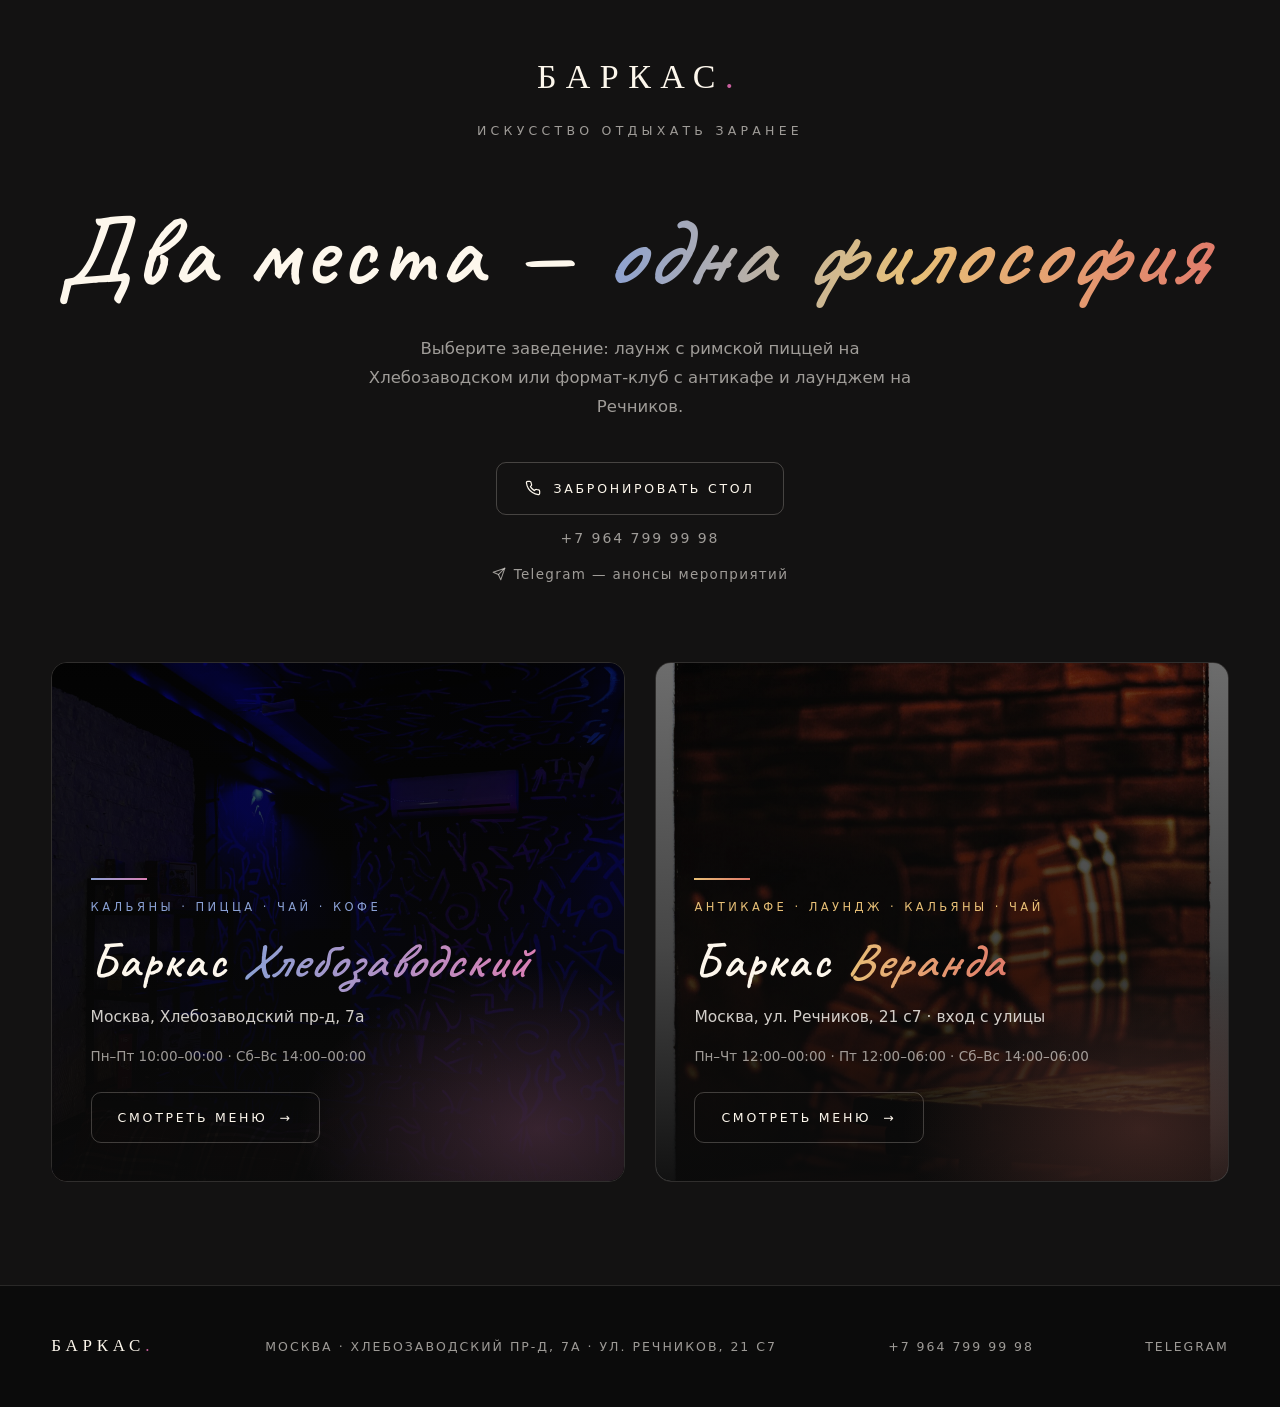
==== index.html @ 204c3eab "Barkas menu site" ====
<!DOCTYPE html>
<html lang="ru">
<head>
<meta charset="UTF-8">
<meta name="viewport" content="width=device-width, initial-scale=1.0, maximum-scale=1.0, user-scalable=no">
<title>Баркас — сеть заведений | Хлебозаводский и Веранда</title>
<meta name="description" content="Баркас — искусство отдыхать заранее. Два заведения в Москве: Баркас Хлебозаводский (Хлебозаводский пр-д, 7а) и Баркас Веранда (ул. Речников, 21 с7).">
<link rel="stylesheet" href="fonts/gf-local.css">
<style>
:root{
  --bg:#131212;
  --bg-2:#0b0b0b;
  --bg-3:#1a1817;
  --cream:#fdf7ec;
  --cream-soft:rgba(242,239,233,.86);
  --muted:rgba(213,209,204,.72);
  --line:rgba(253,247,236,.12);
  --line-strong:rgba(253,247,236,.22);
  --font-display:'TT-Ricordi-Allegria','Georgia','Times New Roman',serif;
  --font-body:'TT Drugs','Segoe UI',system-ui,-apple-system,Roboto,Arial,sans-serif;
  --font-accent:'Caveat',cursive;
  --offset-x:clamp(20px,4vw,64px);
}
*{margin:0;padding:0;box-sizing:border-box}
html{scroll-behavior:smooth}
body{
  font-family:var(--font-body);
  background:var(--bg);
  color:var(--cream);
  font-size:17px;
  line-height:1.7;
  -webkit-font-smoothing:antialiased;
  overflow-x:hidden;
  min-height:100vh;
  display:flex;flex-direction:column;
}
img{display:block;max-width:100%}
a{color:inherit;text-decoration:none}

/* ---------- header ---------- */
.header{
  padding:clamp(28px,4vw,48px) var(--offset-x) 0;
  text-align:center;
}
.logo{
  font-family:var(--font-display);
  font-size:clamp(26px,3vw,34px);letter-spacing:.28em;text-transform:uppercase;
}
.logo span{color:#c95f9e}
.header__tagline{
  margin-top:14px;
  font-size:12.5px;letter-spacing:.34em;text-transform:uppercase;
  color:var(--muted);
}
.header__title{
  margin-top:clamp(28px,5vw,56px);
  font-family:var(--font-accent);font-weight:600;
  font-size:clamp(48px,7.6vw,114px);
  line-height:1.15;letter-spacing:.05em;
}
.header__title em{
  font-style:italic;
  padding-right:.15em;
  background:linear-gradient(92deg,#8ba1d4,#e8c077,#e0796a);
  -webkit-background-clip:text;background-clip:text;
  color:transparent;-webkit-text-fill-color:transparent;
}
.header__note{
  margin:clamp(18px,2.4vw,26px) auto 0;
  max-width:560px;
  font-size:16.5px;line-height:1.75;color:var(--muted);
}

/* ---------- book ---------- */
.book{
  margin-top:clamp(26px,3.4vw,40px);
  display:flex;flex-direction:column;align-items:center;gap:12px;
}
.book__btn{
  display:inline-flex;align-items:center;gap:12px;
  font-size:12.5px;letter-spacing:.22em;text-transform:uppercase;
  color:var(--cream);
  border:1px solid var(--line-strong);
  border-radius:10px;
  padding:15px 28px;
  position:relative;overflow:hidden;
  transition:color .35s ease,border-color .35s ease;
}
.book__btn::before{
  content:"";position:absolute;inset:0;
  background:linear-gradient(92deg,#8ba1d4,#e8c077,#e0796a);
  transform:scaleX(0);transform-origin:left;
  transition:transform .4s cubic-bezier(.2,.65,.25,1);
  z-index:0;
}
.book__btn span,.book__btn svg{position:relative;z-index:1}
.book__btn:hover{color:var(--bg-2);border-color:transparent}
.book__btn:hover::before{transform:scaleX(1)}
.book__num{font-size:14px;letter-spacing:.14em;color:var(--muted);transition:color .25s ease}
.book__num:hover{color:var(--cream)}
.book__tg{
  display:inline-flex;align-items:center;gap:8px;
  font-size:13.5px;letter-spacing:.1em;color:var(--muted);
  transition:color .25s ease;
}
.book__tg:hover{color:var(--cream)}
.book__tg svg{flex:none}

/* ---------- venues ---------- */
.venues{
  flex:1;
  width:100%;max-width:1280px;margin:0 auto;
  padding:clamp(40px,6vw,80px) var(--offset-x) clamp(60px,8vw,110px);
  display:grid;
  grid-template-columns:repeat(auto-fit,minmax(min(100%,400px),1fr));
  gap:clamp(18px,2.6vw,30px);
}
.venue{
  --a1:#8ba1d4;
  --a2:#d97fb4;
  position:relative;
  min-height:520px;
  border:1px solid var(--line);
  border-radius:16px;
  overflow:hidden;
  display:flex;align-items:flex-end;
  transition:transform .5s cubic-bezier(.2,.65,.25,1),border-color .35s ease,box-shadow .5s ease;
}
.venue--vr{--a1:#e8c077;--a2:#e0796a}
.venue:hover{
  transform:translateY(-10px);
  border-color:var(--a1);
  box-shadow:0 40px 80px -40px rgba(0,0,0,.85);
}
.venue__bg{
  position:absolute;inset:0;
  background-size:cover;background-position:center;
  filter:grayscale(25%) brightness(.55) contrast(1.03);
  transition:transform .9s cubic-bezier(.2,.65,.25,1),filter .5s ease;
}
.venue:hover .venue__bg{transform:scale(1.06);filter:grayscale(0) brightness(.62)}
.venue__veil{
  position:absolute;inset:0;
  background:
    radial-gradient(60% 45% at 85% 90%,color-mix(in srgb,var(--a2) 22%,transparent) 0%,transparent 70%),
    linear-gradient(to bottom,rgba(11,11,11,.25) 0%,rgba(11,11,11,.55) 55%,rgba(11,11,11,.95) 100%);
}
.venue__body{
  position:relative;z-index:2;
  width:100%;
  padding:clamp(26px,3vw,40px);
  display:flex;flex-direction:column;gap:14px;
}
.venue__line{
  width:56px;height:2px;
  background:linear-gradient(90deg,var(--a1),var(--a2));
  margin-bottom:4px;
}
.venue__kind{
  font-size:11.5px;letter-spacing:.3em;text-transform:uppercase;
  color:var(--a1);
}
.venue__name{
  font-family:var(--font-accent);font-weight:600;letter-spacing:.05em;
  font-size:clamp(36px,3.8vw,52px);
  line-height:1.2;
}
.venue__name em{
  font-style:italic;
  padding-right:.15em;
  background:linear-gradient(92deg,var(--a1),var(--a2));
  -webkit-background-clip:text;background-clip:text;
  color:transparent;-webkit-text-fill-color:transparent;
}
.venue__addr{font-size:15.5px;color:var(--cream-soft)}
.venue__hours{font-size:13.5px;color:var(--muted)}
.venue__btn{
  margin-top:10px;
  display:inline-flex;align-items:center;gap:12px;
  align-self:flex-start;
  font-size:12.5px;letter-spacing:.22em;text-transform:uppercase;
  color:var(--cream);
  border:1px solid var(--line-strong);
  border-radius:10px;
  padding:14px 26px;
  position:relative;overflow:hidden;
  transition:color .35s ease,border-color .35s ease;
}
.venue__btn::before{
  content:"";position:absolute;inset:0;
  background:linear-gradient(90deg,var(--a1),var(--a2));
  transform:scaleX(0);transform-origin:left;
  transition:transform .4s cubic-bezier(.2,.65,.25,1);
  z-index:0;
}
.venue__btn span{position:relative;z-index:1}
.venue:hover .venue__btn{color:var(--bg-2);border-color:transparent}
.venue:hover .venue__btn::before{transform:scaleX(1)}
.venue__btn i{
  font-style:normal;
  transition:transform .3s ease;
}
.venue:hover .venue__btn i{transform:translateX(5px)}

/* ---------- footer ---------- */
.footer{
  background:var(--bg-2);
  color:var(--muted);
  border-top:1px solid var(--line);
  padding:clamp(30px,4vw,46px) var(--offset-x);
}
.footer__in{
  max-width:1280px;margin:0 auto;
  display:flex;flex-wrap:wrap;gap:12px 40px;
  align-items:center;justify-content:space-between;
  font-size:12.5px;letter-spacing:.16em;text-transform:uppercase;
  text-align:center;
}
.footer__logo{font-family:var(--font-display);font-size:17px;letter-spacing:.28em;color:var(--cream)}
.footer__logo span{color:#c95f9e}
.footer a{transition:color .25s ease}
.footer a:hover{color:var(--cream)}

/* ---------- reveal ---------- */
.reveal{opacity:0;transform:translateY(30px);transition:opacity .9s ease,transform .9s cubic-bezier(.2,.65,.25,1);transition-delay:var(--d,0ms)}
.reveal.visible{opacity:1;transform:none}
@media (prefers-reduced-motion:reduce){
  *,*::before,*::after{animation-duration:.001s !important;transition-duration:.001s !important}
  .reveal{opacity:1;transform:none}
}

@media (max-width:560px){
  .venue{min-height:440px}
}
</style>
</head>
<body>

<header class="header reveal">
  <p class="logo">Баркас<span>.</span></p>
  <p class="header__tagline">Искусство отдыхать заранее</p>
  <h1 class="header__title">Два места — <em>одна философия</em></h1>
  <p class="header__note">Выберите заведение: лаунж с римской пиццей на Хлебозаводском или формат-клуб с антикафе и лаунджем на Речников.</p>
  <div class="book reveal">
    <a class="book__btn" href="tel:+79647999998" aria-label="Забронировать стол — позвонить">
      <svg width="16" height="16" viewBox="0 0 24 24" fill="none" stroke="currentColor" stroke-width="1.8" stroke-linecap="round" stroke-linejoin="round"><path d="M22 16.92v3a2 2 0 0 1-2.18 2 19.79 19.79 0 0 1-8.63-3.07 19.5 19.5 0 0 1-6-6 19.79 19.79 0 0 1-3.07-8.67A2 2 0 0 1 4.11 2h3a2 2 0 0 1 2 1.72c.127.96.361 1.903.7 2.81a2 2 0 0 1-.45 2.11L8.09 9.91a16 16 0 0 0 6 6l1.27-1.27a2 2 0 0 1 2.11-.45c.907.339 1.85.573 2.81.7A2 2 0 0 1 22 16.92z"/></svg>
      <span>Забронировать стол</span>
    </a>
    <a class="book__num" href="tel:+79647999998">+7 964 799 99 98</a>
    <a class="book__tg" href="https://t.me/BarkasLounge" target="_blank" rel="noopener">
      <svg width="14" height="14" viewBox="0 0 24 24" fill="none" stroke="currentColor" stroke-width="1.8" stroke-linecap="round" stroke-linejoin="round"><path d="M22 2 15 22l-4-9-9-4 20-7z"/><path d="M22 2 11 13"/></svg>
      Telegram — анонсы мероприятий
    </a>
  </div>
</header>

<main class="venues">
  <a class="venue reveal" href="barkas.html">
    <div class="venue__bg" style="background-image:url('barkas_files/hero.jpg')" role="presentation"></div>
    <div class="venue__veil" role="presentation"></div>
    <div class="venue__body">
      <div class="venue__line"></div>
      <p class="venue__kind">Кальяны · Пицца · Чай · Кофе</p>
      <h2 class="venue__name">Баркас <em>Хлебозаводский</em></h2>
      <p class="venue__addr">Москва, Хлебозаводский пр-д, 7а</p>
      <p class="venue__hours">Пн–Пт 10:00–00:00 · Сб–Вс 14:00–00:00</p>
      <span class="venue__btn"><span>Смотреть меню</span><i>→</i></span>
    </div>
  </a>

  <a class="venue venue--vr reveal" href="barkas-veranda.html">
    <div class="venue__bg" style="background-image:url('barkas-veranda_files/v-hero.jpg')" role="presentation"></div>
    <div class="venue__veil" role="presentation"></div>
    <div class="venue__body">
      <div class="venue__line"></div>
      <p class="venue__kind">Антикафе · Лаундж · Кальяны · Чай</p>
      <h2 class="venue__name">Баркас <em>Веранда</em></h2>
      <p class="venue__addr">Москва, ул. Речников, 21 с7 · вход с улицы</p>
      <p class="venue__hours">Пн–Чт 12:00–00:00 · Пт 12:00–06:00 · Сб–Вс 14:00–06:00</p>
      <span class="venue__btn"><span>Смотреть меню</span><i>→</i></span>
    </div>
  </a>
</main>

<footer class="footer">
  <div class="footer__in">
    <p class="footer__logo">Баркас<span>.</span></p>
    <p>Москва · Хлебозаводский пр-д, 7а · ул. Речников, 21 с7</p>
    <a href="tel:+79647999998">+7 964 799 99 98</a>
    <a href="https://t.me/BarkasLounge" target="_blank" rel="noopener">Telegram</a>
  </div>
</footer>

<script>
(function(){
  var groups = document.querySelectorAll('.venues, .header');
  var io = new IntersectionObserver(function(entries){
    entries.forEach(function(entry){
      if(entry.isIntersecting){
        entry.target.classList.add('visible');
        io.unobserve(entry.target);
      }
    });
  },{threshold:.15});
  document.querySelectorAll('.reveal').forEach(function(el, i){
    el.style.setProperty('--d', (i % 4) * 120 + 'ms');
    io.observe(el);
  });
})();
</script>

</body>
</html>
---- fonts/gf-local.css ----
/* cyrillic */
@font-face {
  font-family: 'Bad Script';
  font-style: normal;
  font-weight: 400;
  font-display: swap;
  src: url(BadScript-400-normal-cyrillic.woff2) format('woff2');
  unicode-range: U+0301, U+0400-045F, U+0490-0491, U+04B0-04B1, U+2116;
}

/* latin */
@font-face {
  font-family: 'Bad Script';
  font-style: normal;
  font-weight: 400;
  font-display: swap;
  src: url(BadScript-400-normal-latin.woff2) format('woff2');
  unicode-range: U+0000-00FF, U+0131, U+0152-0153, U+02BB-02BC, U+02C6, U+02DA, U+02DC, U+0304, U+0308, U+0329, U+2000-206F, U+20AC, U+2122, U+2191, U+2193, U+2212, U+2215, U+FEFF, U+FFFD;
}

/* cyrillic */
@font-face {
  font-family: 'Caveat';
  font-style: normal;
  font-weight: 500;
  font-display: swap;
  src: url(Caveat-500-normal-cyrillic.woff2) format('woff2');
  unicode-range: U+0301, U+0400-045F, U+0490-0491, U+04B0-04B1, U+2116;
}

/* latin */
@font-face {
  font-family: 'Caveat';
  font-style: normal;
  font-weight: 500;
  font-display: swap;
  src: url(Caveat-500-normal-latin.woff2) format('woff2');
  unicode-range: U+0000-00FF, U+0131, U+0152-0153, U+02BB-02BC, U+02C6, U+02DA, U+02DC, U+0304, U+0308, U+0329, U+2000-206F, U+20AC, U+2122, U+2191, U+2193, U+2212, U+2215, U+FEFF, U+FFFD;
}

/* cyrillic */
@font-face {
  font-family: 'Caveat';
  font-style: normal;
  font-weight: 600;
  font-display: swap;
  src: url(Caveat-600-normal-cyrillic.woff2) format('woff2');
  unicode-range: U+0301, U+0400-045F, U+0490-0491, U+04B0-04B1, U+2116;
}

/* latin */
@font-face {
  font-family: 'Caveat';
  font-style: normal;
  font-weight: 600;
  font-display: swap;
  src: url(Caveat-600-normal-latin.woff2) format('woff2');
  unicode-range: U+0000-00FF, U+0131, U+0152-0153, U+02BB-02BC, U+02C6, U+02DA, U+02DC, U+0304, U+0308, U+0329, U+2000-206F, U+20AC, U+2122, U+2191, U+2193, U+2212, U+2215, U+FEFF, U+FFFD;
}

/* cyrillic */
@font-face {
  font-family: 'Cormorant';
  font-style: italic;
  font-weight: 400;
  font-display: swap;
  src: url(Cormorant-400-italic-cyrillic.woff2) format('woff2');
  unicode-range: U+0301, U+0400-045F, U+0490-0491, U+04B0-04B1, U+2116;
}

/* latin */
@font-face {
  font-family: 'Cormorant';
  font-style: italic;
  font-weight: 400;
  font-display: swap;
  src: url(Cormorant-400-italic-latin.woff2) format('woff2');
  unicode-range: U+0000-00FF, U+0131, U+0152-0153, U+02BB-02BC, U+02C6, U+02DA, U+02DC, U+0304, U+0308, U+0329, U+2000-206F, U+20AC, U+2122, U+2191, U+2193, U+2212, U+2215, U+FEFF, U+FFFD;
}

/* cyrillic */
@font-face {
  font-family: 'Cormorant';
  font-style: italic;
  font-weight: 600;
  font-display: swap;
  src: url(Cormorant-600-italic-cyrillic.woff2) format('woff2');
  unicode-range: U+0301, U+0400-045F, U+0490-0491, U+04B0-04B1, U+2116;
}

/* latin */
@font-face {
  font-family: 'Cormorant';
  font-style: italic;
  font-weight: 600;
  font-display: swap;
  src: url(Cormorant-600-italic-latin.woff2) format('woff2');
  unicode-range: U+0000-00FF, U+0131, U+0152-0153, U+02BB-02BC, U+02C6, U+02DA, U+02DC, U+0304, U+0308, U+0329, U+2000-206F, U+20AC, U+2122, U+2191, U+2193, U+2212, U+2215, U+FEFF, U+FFFD;
}

/* cyrillic */
@font-face {
  font-family: 'Cormorant';
  font-style: normal;
  font-weight: 400;
  font-display: swap;
  src: url(Cormorant-400-normal-cyrillic.woff2) format('woff2');
  unicode-range: U+0301, U+0400-045F, U+0490-0491, U+04B0-04B1, U+2116;
}

/* latin */
@font-face {
  font-family: 'Cormorant';
  font-style: normal;
  font-weight: 400;
  font-display: swap;
  src: url(Cormorant-400-normal-latin.woff2) format('woff2');
  unicode-range: U+0000-00FF, U+0131, U+0152-0153, U+02BB-02BC, U+02C6, U+02DA, U+02DC, U+0304, U+0308, U+0329, U+2000-206F, U+20AC, U+2122, U+2191, U+2193, U+2212, U+2215, U+FEFF, U+FFFD;
}

/* cyrillic */
@font-face {
  font-family: 'Cormorant';
  font-style: normal;
  font-weight: 600;
  font-display: swap;
  src: url(Cormorant-600-normal-cyrillic.woff2) format('woff2');
  unicode-range: U+0301, U+0400-045F, U+0490-0491, U+04B0-04B1, U+2116;
}

/* latin */
@font-face {
  font-family: 'Cormorant';
  font-style: normal;
  font-weight: 600;
  font-display: swap;
  src: url(Cormorant-600-normal-latin.woff2) format('woff2');
  unicode-range: U+0000-00FF, U+0131, U+0152-0153, U+02BB-02BC, U+02C6, U+02DA, U+02DC, U+0304, U+0308, U+0329, U+2000-206F, U+20AC, U+2122, U+2191, U+2193, U+2212, U+2215, U+FEFF, U+FFFD;
}

/* cyrillic */
@font-face {
  font-family: 'Lora';
  font-style: italic;
  font-weight: 500;
  font-display: swap;
  src: url(Lora-500-italic-cyrillic.woff2) format('woff2');
  unicode-range: U+0301, U+0400-045F, U+0490-0491, U+04B0-04B1, U+2116;
}

/* latin */
@font-face {
  font-family: 'Lora';
  font-style: italic;
  font-weight: 500;
  font-display: swap;
  src: url(Lora-500-italic-latin.woff2) format('woff2');
  unicode-range: U+0000-00FF, U+0131, U+0152-0153, U+02BB-02BC, U+02C6, U+02DA, U+02DC, U+0304, U+0308, U+0329, U+2000-206F, U+20AC, U+2122, U+2191, U+2193, U+2212, U+2215, U+FEFF, U+FFFD;
}

/* cyrillic */
@font-face {
  font-family: 'Marck Script';
  font-style: normal;
  font-weight: 400;
  font-display: swap;
  src: url(MarckScript-400-normal-cyrillic.woff2) format('woff2');
  unicode-range: U+0301, U+0400-045F, U+0490-0491, U+04B0-04B1, U+2116;
}

/* latin */
@font-face {
  font-family: 'Marck Script';
  font-style: normal;
  font-weight: 400;
  font-display: swap;
  src: url(MarckScript-400-normal-latin.woff2) format('woff2');
  unicode-range: U+0000-00FF, U+0131, U+0152-0153, U+02BB-02BC, U+02C6, U+02DA, U+02DC, U+0304, U+0308, U+0329, U+2000-206F, U+20AC, U+2122, U+2191, U+2193, U+2212, U+2215, U+FEFF, U+FFFD;
}

/* cyrillic */
@font-face {
  font-family: 'Neucha';
  font-style: normal;
  font-weight: 400;
  font-display: swap;
  src: url(Neucha-400-normal-cyrillic.woff2) format('woff2');
  unicode-range: U+0301, U+0400-045F, U+0490-0491, U+04B0-04B1, U+2116;
}

/* latin */
@font-face {
  font-family: 'Neucha';
  font-style: normal;
  font-weight: 400;
  font-display: swap;
  src: url(Neucha-400-normal-latin.woff2) format('woff2');
  unicode-range: U+0000-00FF, U+0131, U+0152-0153, U+02BB-02BC, U+02C6, U+02DA, U+02DC, U+0304, U+0308, U+0329, U+2000-206F, U+20AC, U+2122, U+2191, U+2193, U+2212, U+2215, U+FEFF, U+FFFD;
}

/* cyrillic */
@font-face {
  font-family: 'Playfair Display';
  font-style: italic;
  font-weight: 500;
  font-display: swap;
  src: url(PlayfairDisplay-500-italic-cyrillic.woff2) format('woff2');
  unicode-range: U+0301, U+0400-045F, U+0490-0491, U+04B0-04B1, U+2116;
}

/* latin */
@font-face {
  font-family: 'Playfair Display';
  font-style: italic;
  font-weight: 500;
  font-display: swap;
  src: url(PlayfairDisplay-500-italic-latin.woff2) format('woff2');
  unicode-range: U+0000-00FF, U+0131, U+0152-0153, U+02BB-02BC, U+02C6, U+02DA, U+02DC, U+0304, U+0308, U+0329, U+2000-206F, U+20AC, U+2122, U+2191, U+2193, U+2212, U+2215, U+FEFF, U+FFFD;
}

/* cyrillic */
@font-face {
  font-family: 'Amatic SC';
  font-style: normal;
  font-weight: 400;
  font-display: swap;
  src: url(AmaticSC-400-normal-cyrillic.woff2) format('woff2');
  unicode-range: U+0301, U+0400-045F, U+0490-0491, U+04B0-04B1, U+2116;
}

/* latin */
@font-face {
  font-family: 'Amatic SC';
  font-style: normal;
  font-weight: 400;
  font-display: swap;
  src: url(AmaticSC-400-normal-latin.woff2) format('woff2');
  unicode-range: U+0000-00FF, U+0131, U+0152-0153, U+02BB-02BC, U+02C6, U+02DA, U+02DC, U+0304, U+0308, U+0329, U+2000-206F, U+20AC, U+2122, U+2191, U+2193, U+2212, U+2215, U+FEFF, U+FFFD;
}

/* cyrillic */
@font-face {
  font-family: 'Amatic SC';
  font-style: normal;
  font-weight: 700;
  font-display: swap;
  src: url(AmaticSC-700-normal-cyrillic.woff2) format('woff2');
  unicode-range: U+0301, U+0400-045F, U+0490-0491, U+04B0-04B1, U+2116;
}

/* latin */
@font-face {
  font-family: 'Amatic SC';
  font-style: normal;
  font-weight: 700;
  font-display: swap;
  src: url(AmaticSC-700-normal-latin.woff2) format('woff2');
  unicode-range: U+0000-00FF, U+0131, U+0152-0153, U+02BB-02BC, U+02C6, U+02DA, U+02DC, U+0304, U+0308, U+0329, U+2000-206F, U+20AC, U+2122, U+2191, U+2193, U+2212, U+2215, U+FEFF, U+FFFD;
}

/* latin */
@font-face {
  font-family: 'Cookie';
  font-style: normal;
  font-weight: 400;
  font-display: swap;
  src: url(Cookie-400-normal-latin.woff2) format('woff2');
  unicode-range: U+0000-00FF, U+0131, U+0152-0153, U+02BB-02BC, U+02C6, U+02DA, U+02DC, U+0304, U+0308, U+0329, U+2000-206F, U+20AC, U+2122, U+2191, U+2193, U+2212, U+2215, U+FEFF, U+FFFD;
}

/* latin */
@font-face {
  font-family: 'Kaushan Script';
  font-style: normal;
  font-weight: 400;
  font-display: swap;
  src: url(KaushanScript-400-normal-latin.woff2) format('woff2');
  unicode-range: U+0000-00FF, U+0131, U+0152-0153, U+02BB-02BC, U+02C6, U+02DA, U+02DC, U+0304, U+0308, U+0329, U+2000-206F, U+20AC, U+2122, U+2191, U+2193, U+2212, U+2215, U+FEFF, U+FFFD;
}

/* cyrillic */
@font-face {
  font-family: 'Lobster';
  font-style: normal;
  font-weight: 400;
  font-display: swap;
  src: url(Lobster-400-normal-cyrillic.woff2) format('woff2');
  unicode-range: U+0301, U+0400-045F, U+0490-0491, U+04B0-04B1, U+2116;
}

/* latin */
@font-face {
  font-family: 'Lobster';
  font-style: normal;
  font-weight: 400;
  font-display: swap;
  src: url(Lobster-400-normal-latin.woff2) format('woff2');
  unicode-range: U+0000-00FF, U+0131, U+0152-0153, U+02BB-02BC, U+02C6, U+02DA, U+02DC, U+0304, U+0308, U+0329, U+2000-206F, U+20AC, U+2122, U+2191, U+2193, U+2212, U+2215, U+FEFF, U+FFFD;
}

/* cyrillic */
@font-face {
  font-family: 'Pacifico';
  font-style: normal;
  font-weight: 400;
  font-display: swap;
  src: url(Pacifico-400-normal-cyrillic.woff2) format('woff2');
  unicode-range: U+0301, U+0400-045F, U+0490-0491, U+04B0-04B1, U+2116;
}

/* latin */
@font-face {
  font-family: 'Pacifico';
  font-style: normal;
  font-weight: 400;
  font-display: swap;
  src: url(Pacifico-400-normal-latin.woff2) format('woff2');
  unicode-range: U+0000-00FF, U+0131, U+0152-0153, U+02BB-02BC, U+02C6, U+02DA, U+02DC, U+0304, U+0308, U+0329, U+2000-206F, U+20AC, U+2122, U+2191, U+2193, U+2212, U+2215, U+FEFF, U+FFFD;
}

/* cyrillic */
@font-face {
  font-family: 'Pangolin';
  font-style: normal;
  font-weight: 400;
  font-display: swap;
  src: url(Pangolin-400-normal-cyrillic.woff2) format('woff2');
  unicode-range: U+0301, U+0400-045F, U+0490-0491, U+04B0-04B1, U+2116;
}

/* latin */
@font-face {
  font-family: 'Pangolin';
  font-style: normal;
  font-weight: 400;
  font-display: swap;
  src: url(Pangolin-400-normal-latin.woff2) format('woff2');
  unicode-range: U+0000-00FF, U+0131, U+0152-0153, U+02BB-02BC, U+02C6, U+02DA, U+02DC, U+0304, U+0308, U+0329, U+2000-206F, U+20AC, U+2122, U+2191, U+2193, U+2212, U+2215, U+FEFF, U+FFFD;
}

/* cyrillic */
@font-face {
  font-family: 'Pattaya';
  font-style: normal;
  font-weight: 400;
  font-display: swap;
  src: url(Pattaya-400-normal-cyrillic.woff2) format('woff2');
  unicode-range: U+0301, U+0400-045F, U+0490-0491, U+04B0-04B1, U+2116;
}

/* latin */
@font-face {
  font-family: 'Pattaya';
  font-style: normal;
  font-weight: 400;
  font-display: swap;
  src: url(Pattaya-400-normal-latin.woff2) format('woff2');
  unicode-range: U+0000-00FF, U+0131, U+0152-0153, U+02BB-02BC, U+02C6, U+02DA, U+02DC, U+0304, U+0308, U+0329, U+2000-206F, U+20AC, U+2122, U+2191, U+2193, U+2212, U+2215, U+FEFF, U+FFFD;
}

/* latin */
@font-face {
  font-family: 'Sriracha';
  font-style: normal;
  font-weight: 400;
  font-display: swap;
  src: url(Sriracha-400-normal-latin.woff2) format('woff2');
  unicode-range: U+0000-00FF, U+0131, U+0152-0153, U+02BB-02BC, U+02C6, U+02DA, U+02DC, U+0304, U+0308, U+0329, U+2000-206F, U+20AC, U+2122, U+2191, U+2193, U+2212, U+2215, U+FEFF, U+FFFD;
}
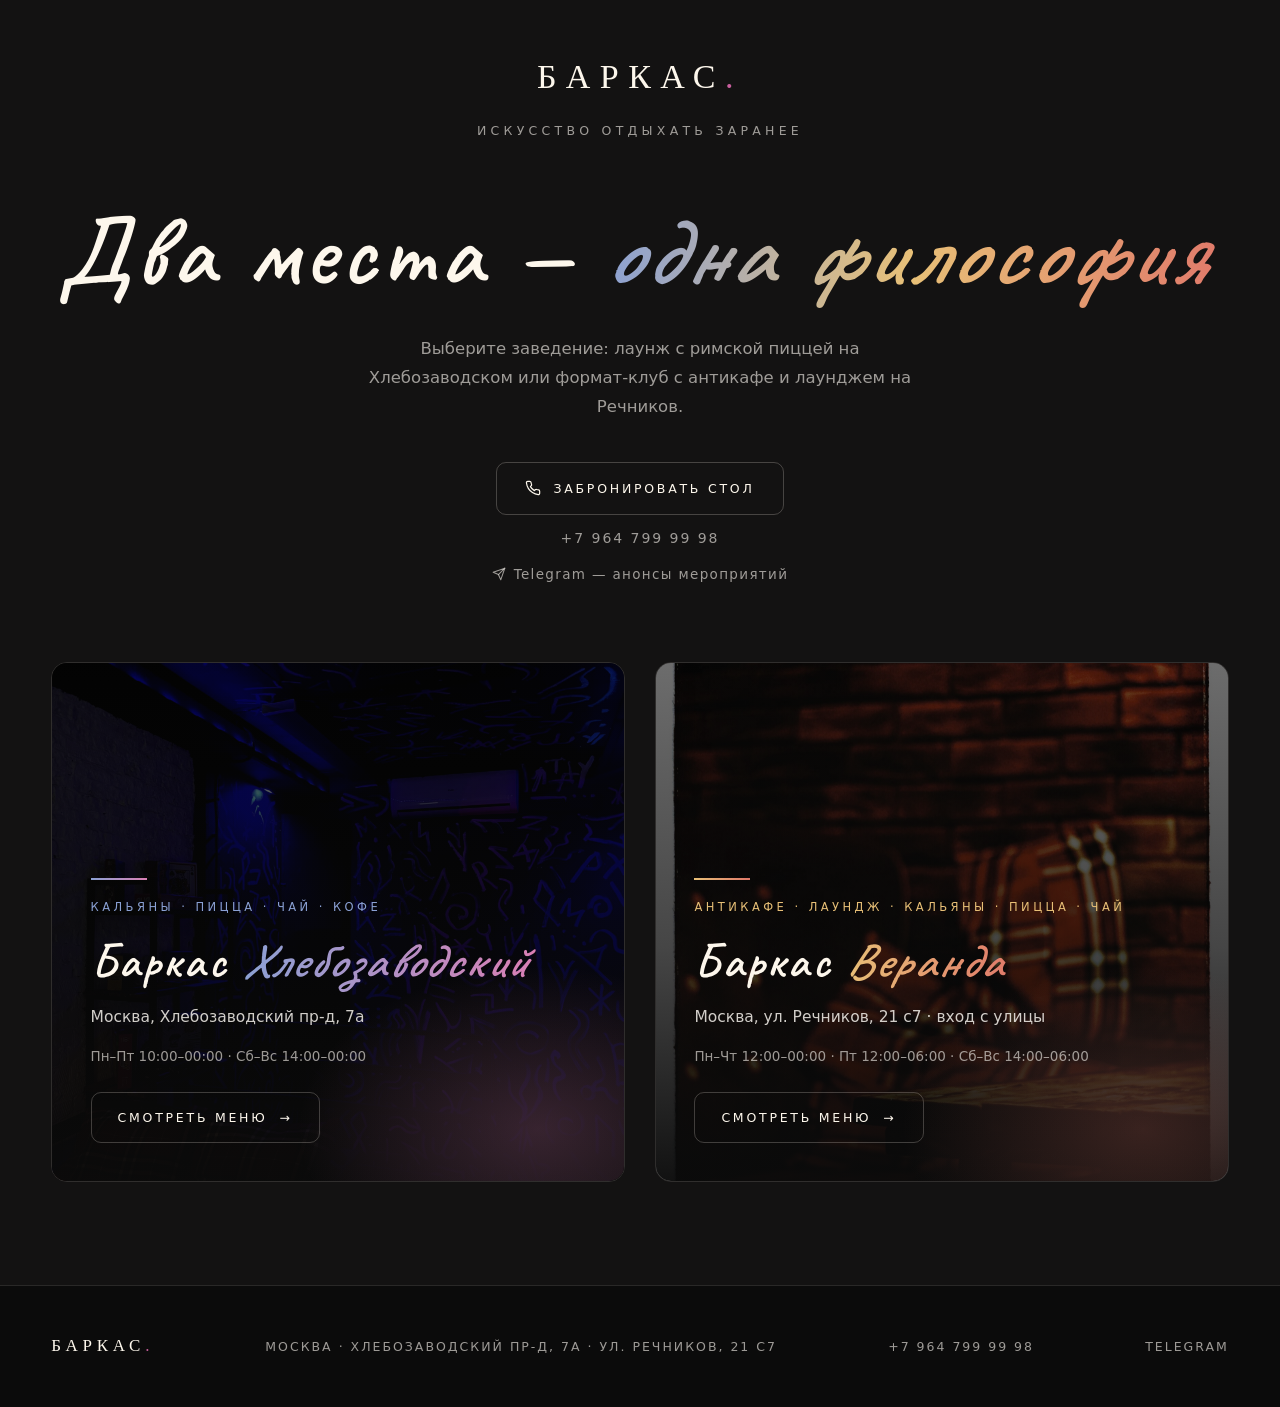
==== commit ff81b0de: "Add pizza to Veranda, update pizza prices" ====
--- a/index.html
+++ b/index.html
@@ -273,7 +273,7 @@
     <div class="venue__veil" role="presentation"></div>
     <div class="venue__body">
       <div class="venue__line"></div>
-      <p class="venue__kind">Антикафе · Лаундж · Кальяны · Чай</p>
+      <p class="venue__kind">Антикафе · Лаундж · Кальяны · Пицца · Чай</p>
       <h2 class="venue__name">Баркас <em>Веранда</em></h2>
       <p class="venue__addr">Москва, ул. Речников, 21 с7 · вход с улицы</p>
       <p class="venue__hours">Пн–Чт 12:00–00:00 · Пт 12:00–06:00 · Сб–Вс 14:00–06:00</p>
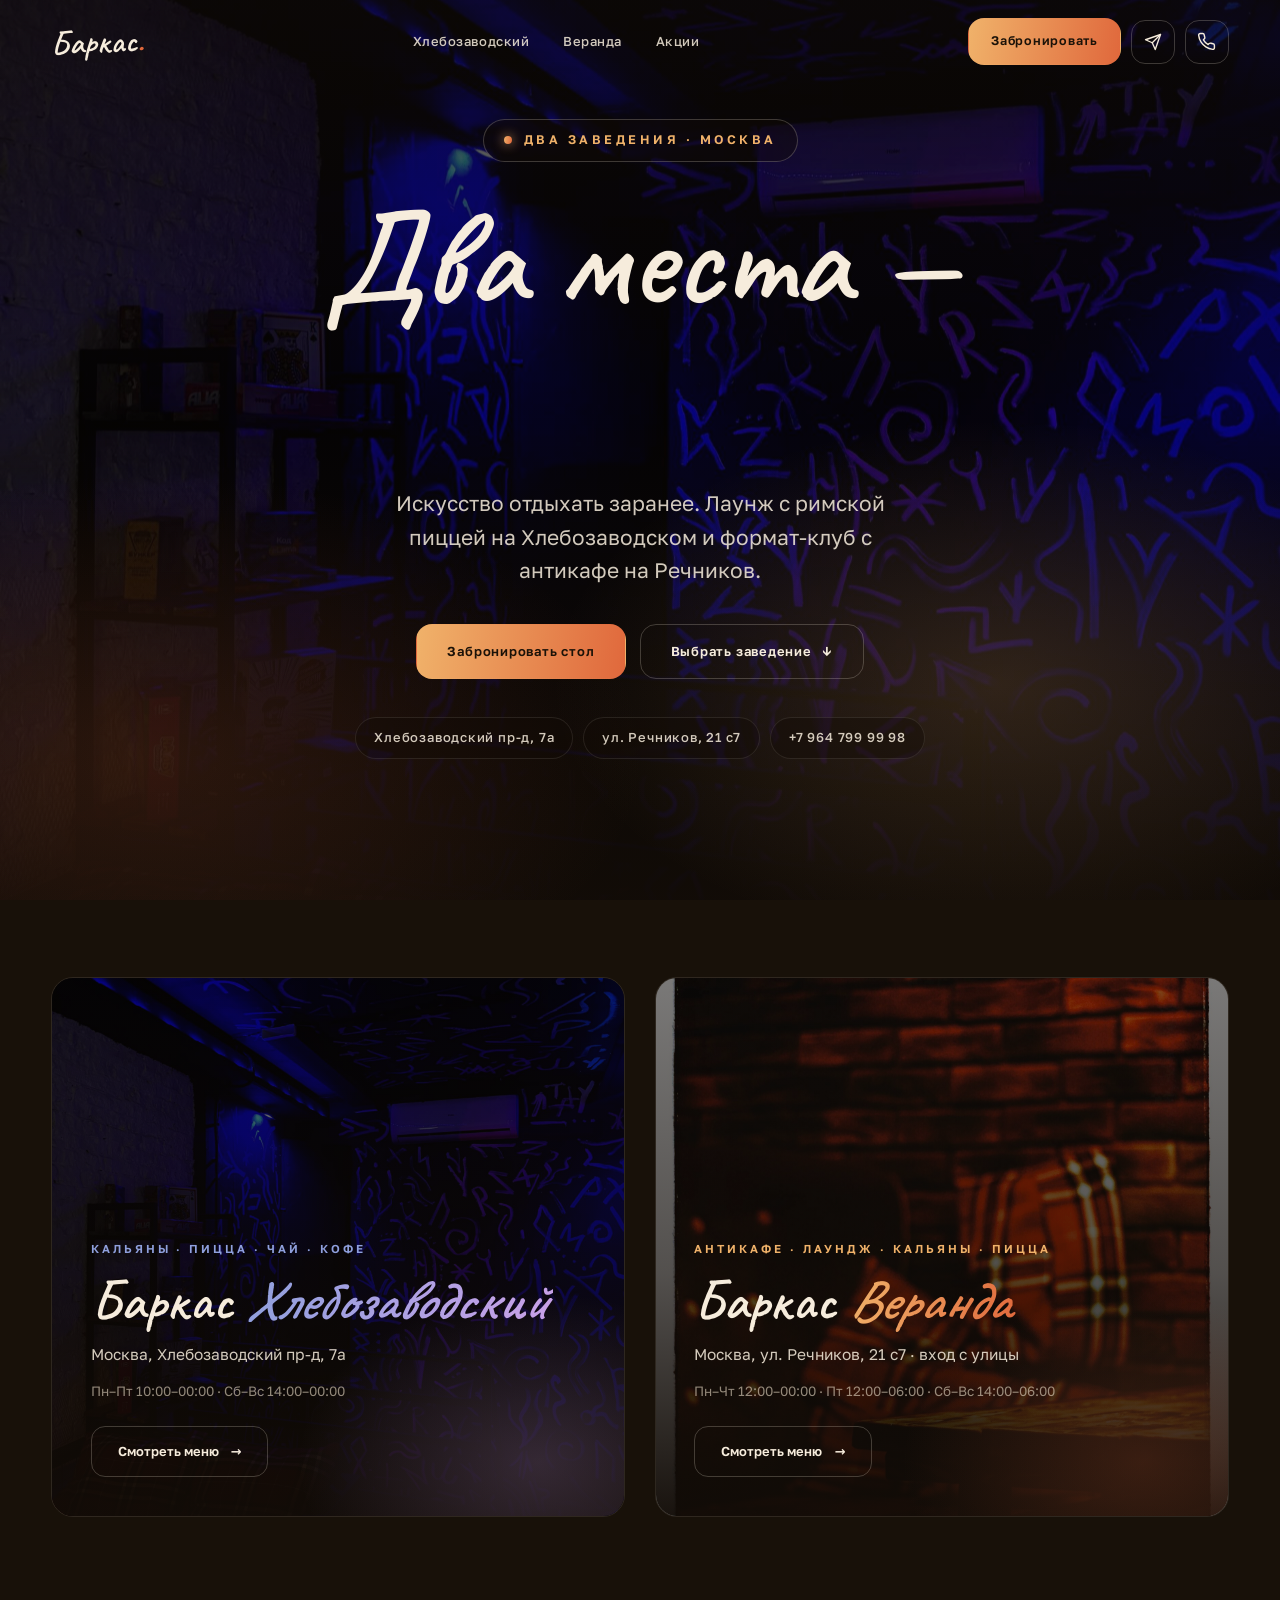
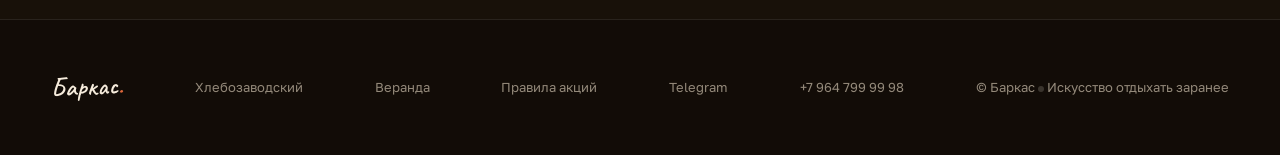
==== commit 4cf3603c: "Редизайн v2: тёплая тёмная тема «свеча и уголёк» - Новая дизайн-система assets/site.css + поведение " ====
--- a/index.html
+++ b/index.html
@@ -2,312 +2,205 @@
 <html lang="ru">
 <head>
 <meta charset="UTF-8">
-<meta name="viewport" content="width=device-width, initial-scale=1.0, maximum-scale=1.0, user-scalable=no">
+<meta name="viewport" content="width=device-width, initial-scale=1.0">
 <title>Баркас — сеть заведений | Хлебозаводский и Веранда</title>
 <meta name="description" content="Баркас — искусство отдыхать заранее. Два заведения в Москве: Баркас Хлебозаводский (Хлебозаводский пр-д, 7а) и Баркас Веранда (ул. Речников, 21 с7).">
+<meta name="theme-color" content="#120c07">
+<meta property="og:title" content="Баркас — два места, одна философия">
+<meta property="og:description" content="Лаунж с римской пиццей на Хлебозаводском и формат-клуб с антикафе на Речников. Бронь: +7 964 799 99 98">
+<meta property="og:type" content="website">
+<meta property="og:locale" content="ru_RU">
+<meta property="og:image" content="https://barkas-menu.surge.sh/barkas_files/hero.jpg">
+<link rel="icon" href='data:image/svg+xml,<svg xmlns="http://www.w3.org/2000/svg" viewBox="0 0 64 64"><rect width="64" height="64" rx="16" fill="%23181109"/><text x="32" y="46" font-family="Comic Sans MS,cursive" font-size="30" fill="%23f0b26a" text-anchor="middle">Б.</text></svg>'>
+<link rel="preload" as="image" href="barkas_files/hero.jpg">
 <link rel="stylesheet" href="fonts/gf-local.css">
-<style>
-:root{
-  --bg:#131212;
-  --bg-2:#0b0b0b;
-  --bg-3:#1a1817;
-  --cream:#fdf7ec;
-  --cream-soft:rgba(242,239,233,.86);
-  --muted:rgba(213,209,204,.72);
-  --line:rgba(253,247,236,.12);
-  --line-strong:rgba(253,247,236,.22);
-  --font-display:'TT-Ricordi-Allegria','Georgia','Times New Roman',serif;
-  --font-body:'TT Drugs','Segoe UI',system-ui,-apple-system,Roboto,Arial,sans-serif;
-  --font-accent:'Caveat',cursive;
-  --offset-x:clamp(20px,4vw,64px);
-}
-*{margin:0;padding:0;box-sizing:border-box}
-html{scroll-behavior:smooth}
-body{
-  font-family:var(--font-body);
-  background:var(--bg);
-  color:var(--cream);
-  font-size:17px;
-  line-height:1.7;
-  -webkit-font-smoothing:antialiased;
-  overflow-x:hidden;
-  min-height:100vh;
-  display:flex;flex-direction:column;
-}
-img{display:block;max-width:100%}
-a{color:inherit;text-decoration:none}
-
-/* ---------- header ---------- */
-.header{
-  padding:clamp(28px,4vw,48px) var(--offset-x) 0;
-  text-align:center;
-}
-.logo{
-  font-family:var(--font-display);
-  font-size:clamp(26px,3vw,34px);letter-spacing:.28em;text-transform:uppercase;
-}
-.logo span{color:#c95f9e}
-.header__tagline{
-  margin-top:14px;
-  font-size:12.5px;letter-spacing:.34em;text-transform:uppercase;
-  color:var(--muted);
-}
-.header__title{
-  margin-top:clamp(28px,5vw,56px);
-  font-family:var(--font-accent);font-weight:600;
-  font-size:clamp(48px,7.6vw,114px);
-  line-height:1.15;letter-spacing:.05em;
-}
-.header__title em{
-  font-style:italic;
-  padding-right:.15em;
-  background:linear-gradient(92deg,#8ba1d4,#e8c077,#e0796a);
-  -webkit-background-clip:text;background-clip:text;
-  color:transparent;-webkit-text-fill-color:transparent;
-}
-.header__note{
-  margin:clamp(18px,2.4vw,26px) auto 0;
-  max-width:560px;
-  font-size:16.5px;line-height:1.75;color:var(--muted);
-}
-
-/* ---------- book ---------- */
-.book{
-  margin-top:clamp(26px,3.4vw,40px);
-  display:flex;flex-direction:column;align-items:center;gap:12px;
-}
-.book__btn{
-  display:inline-flex;align-items:center;gap:12px;
-  font-size:12.5px;letter-spacing:.22em;text-transform:uppercase;
-  color:var(--cream);
-  border:1px solid var(--line-strong);
-  border-radius:10px;
-  padding:15px 28px;
-  position:relative;overflow:hidden;
-  transition:color .35s ease,border-color .35s ease;
-}
-.book__btn::before{
-  content:"";position:absolute;inset:0;
-  background:linear-gradient(92deg,#8ba1d4,#e8c077,#e0796a);
-  transform:scaleX(0);transform-origin:left;
-  transition:transform .4s cubic-bezier(.2,.65,.25,1);
-  z-index:0;
-}
-.book__btn span,.book__btn svg{position:relative;z-index:1}
-.book__btn:hover{color:var(--bg-2);border-color:transparent}
-.book__btn:hover::before{transform:scaleX(1)}
-.book__num{font-size:14px;letter-spacing:.14em;color:var(--muted);transition:color .25s ease}
-.book__num:hover{color:var(--cream)}
-.book__tg{
-  display:inline-flex;align-items:center;gap:8px;
-  font-size:13.5px;letter-spacing:.1em;color:var(--muted);
-  transition:color .25s ease;
-}
-.book__tg:hover{color:var(--cream)}
-.book__tg svg{flex:none}
-
-/* ---------- venues ---------- */
-.venues{
-  flex:1;
-  width:100%;max-width:1280px;margin:0 auto;
-  padding:clamp(40px,6vw,80px) var(--offset-x) clamp(60px,8vw,110px);
-  display:grid;
-  grid-template-columns:repeat(auto-fit,minmax(min(100%,400px),1fr));
-  gap:clamp(18px,2.6vw,30px);
-}
-.venue{
-  --a1:#8ba1d4;
-  --a2:#d97fb4;
-  position:relative;
-  min-height:520px;
-  border:1px solid var(--line);
-  border-radius:16px;
-  overflow:hidden;
-  display:flex;align-items:flex-end;
-  transition:transform .5s cubic-bezier(.2,.65,.25,1),border-color .35s ease,box-shadow .5s ease;
-}
-.venue--vr{--a1:#e8c077;--a2:#e0796a}
-.venue:hover{
-  transform:translateY(-10px);
-  border-color:var(--a1);
-  box-shadow:0 40px 80px -40px rgba(0,0,0,.85);
-}
-.venue__bg{
-  position:absolute;inset:0;
-  background-size:cover;background-position:center;
-  filter:grayscale(25%) brightness(.55) contrast(1.03);
-  transition:transform .9s cubic-bezier(.2,.65,.25,1),filter .5s ease;
-}
-.venue:hover .venue__bg{transform:scale(1.06);filter:grayscale(0) brightness(.62)}
-.venue__veil{
-  position:absolute;inset:0;
-  background:
-    radial-gradient(60% 45% at 85% 90%,color-mix(in srgb,var(--a2) 22%,transparent) 0%,transparent 70%),
-    linear-gradient(to bottom,rgba(11,11,11,.25) 0%,rgba(11,11,11,.55) 55%,rgba(11,11,11,.95) 100%);
-}
-.venue__body{
-  position:relative;z-index:2;
-  width:100%;
-  padding:clamp(26px,3vw,40px);
-  display:flex;flex-direction:column;gap:14px;
-}
-.venue__line{
-  width:56px;height:2px;
-  background:linear-gradient(90deg,var(--a1),var(--a2));
-  margin-bottom:4px;
-}
-.venue__kind{
-  font-size:11.5px;letter-spacing:.3em;text-transform:uppercase;
-  color:var(--a1);
-}
-.venue__name{
-  font-family:var(--font-accent);font-weight:600;letter-spacing:.05em;
-  font-size:clamp(36px,3.8vw,52px);
-  line-height:1.2;
-}
-.venue__name em{
-  font-style:italic;
-  padding-right:.15em;
-  background:linear-gradient(92deg,var(--a1),var(--a2));
-  -webkit-background-clip:text;background-clip:text;
-  color:transparent;-webkit-text-fill-color:transparent;
-}
-.venue__addr{font-size:15.5px;color:var(--cream-soft)}
-.venue__hours{font-size:13.5px;color:var(--muted)}
-.venue__btn{
-  margin-top:10px;
-  display:inline-flex;align-items:center;gap:12px;
-  align-self:flex-start;
-  font-size:12.5px;letter-spacing:.22em;text-transform:uppercase;
-  color:var(--cream);
-  border:1px solid var(--line-strong);
-  border-radius:10px;
-  padding:14px 26px;
-  position:relative;overflow:hidden;
-  transition:color .35s ease,border-color .35s ease;
-}
-.venue__btn::before{
-  content:"";position:absolute;inset:0;
-  background:linear-gradient(90deg,var(--a1),var(--a2));
-  transform:scaleX(0);transform-origin:left;
-  transition:transform .4s cubic-bezier(.2,.65,.25,1);
-  z-index:0;
-}
-.venue__btn span{position:relative;z-index:1}
-.venue:hover .venue__btn{color:var(--bg-2);border-color:transparent}
-.venue:hover .venue__btn::before{transform:scaleX(1)}
-.venue__btn i{
-  font-style:normal;
-  transition:transform .3s ease;
-}
-.venue:hover .venue__btn i{transform:translateX(5px)}
-
-/* ---------- footer ---------- */
-.footer{
-  background:var(--bg-2);
-  color:var(--muted);
-  border-top:1px solid var(--line);
-  padding:clamp(30px,4vw,46px) var(--offset-x);
-}
-.footer__in{
-  max-width:1280px;margin:0 auto;
-  display:flex;flex-wrap:wrap;gap:12px 40px;
-  align-items:center;justify-content:space-between;
-  font-size:12.5px;letter-spacing:.16em;text-transform:uppercase;
-  text-align:center;
-}
-.footer__logo{font-family:var(--font-display);font-size:17px;letter-spacing:.28em;color:var(--cream)}
-.footer__logo span{color:#c95f9e}
-.footer a{transition:color .25s ease}
-.footer a:hover{color:var(--cream)}
-
-/* ---------- reveal ---------- */
-.reveal{opacity:0;transform:translateY(30px);transition:opacity .9s ease,transform .9s cubic-bezier(.2,.65,.25,1);transition-delay:var(--d,0ms)}
-.reveal.visible{opacity:1;transform:none}
-@media (prefers-reduced-motion:reduce){
-  *,*::before,*::after{animation-duration:.001s !important;transition-duration:.001s !important}
-  .reveal{opacity:1;transform:none}
-}
-
-@media (max-width:560px){
-  .venue{min-height:440px}
-}
-</style>
+<link rel="stylesheet" href="assets/site.css">
 </head>
 <body>
 
-<header class="header reveal">
-  <p class="logo">Баркас<span>.</span></p>
-  <p class="header__tagline">Искусство отдыхать заранее</p>
-  <h1 class="header__title">Два места — <em>одна философия</em></h1>
-  <p class="header__note">Выберите заведение: лаунж с римской пиццей на Хлебозаводском или формат-клуб с антикафе и лаунджем на Речников.</p>
-  <div class="book reveal">
-    <a class="book__btn" href="tel:+79647999998" aria-label="Забронировать стол — позвонить">
-      <svg width="16" height="16" viewBox="0 0 24 24" fill="none" stroke="currentColor" stroke-width="1.8" stroke-linecap="round" stroke-linejoin="round"><path d="M22 16.92v3a2 2 0 0 1-2.18 2 19.79 19.79 0 0 1-8.63-3.07 19.5 19.5 0 0 1-6-6 19.79 19.79 0 0 1-3.07-8.67A2 2 0 0 1 4.11 2h3a2 2 0 0 1 2 1.72c.127.96.361 1.903.7 2.81a2 2 0 0 1-.45 2.11L8.09 9.91a16 16 0 0 0 6 6l1.27-1.27a2 2 0 0 1 2.11-.45c.907.339 1.85.573 2.81.7A2 2 0 0 1 22 16.92z"/></svg>
-      <span>Забронировать стол</span>
+<a class="skip-link" href="#venues">К выбору заведения</a>
+
+<header class="header" id="header">
+  <div class="header__in">
+    <a class="logo" href="index.html">Баркас<span>.</span></a>
+    <nav class="nav" id="nav" aria-label="Заведения">
+      <a href="barkas.html">Хлебозаводский</a>
+      <a href="barkas-veranda.html">Веранда</a>
+      <a href="promos.html">Акции</a>
+    </nav>
+    <div class="header__actions">
+      <a class="btn btn--solid header__book" href="#" data-open="bookModal" style="padding:12px 22px;font-size:12.5px"><span>Забронировать</span></a>
+      <button class="icon-btn" id="tgBtn" aria-haspopup="true" aria-expanded="false" aria-label="Telegram">
+        <svg width="18" height="18" viewBox="0 0 24 24" fill="none" stroke="currentColor" stroke-width="1.8" stroke-linecap="round" stroke-linejoin="round"><path d="M22 2 15 22l-4-9-9-4 20-7z"/><path d="M22 2 11 13"/></svg>
+      </button>
+      <div class="tg-pop" id="tgPop" role="menu">
+        <p class="tg-pop__title">Выберите, куда зайти</p>
+        <a href="https://t.me/BarkasLounge" target="_blank" rel="noopener" role="menuitem">
+          <svg width="20" height="20" viewBox="0 0 24 24" fill="none" stroke="currentColor" stroke-width="1.8" stroke-linecap="round" stroke-linejoin="round"><path d="M17 21v-2a4 4 0 0 0-4-4H5a4 4 0 0 0-4 4v2"/><circle cx="9" cy="7" r="4"/><path d="M23 21v-2a4 4 0 0 0-3-3.87"/><path d="M16 3.13a4 4 0 0 1 0 7.75"/></svg>
+          <span><b>Канал Баркас</b><small>Анонсы и новости</small></span>
+        </a>
+        <a href="https://t.me/Barkaslounge_bot" target="_blank" rel="noopener" role="menuitem">
+          <svg width="20" height="20" viewBox="0 0 24 24" fill="none" stroke="currentColor" stroke-width="1.8" stroke-linecap="round" stroke-linejoin="round"><path d="M12 8V4H8"/><rect x="4" y="8" width="16" height="12" rx="2"/><path d="M2 14h2"/><path d="M20 14h2"/><path d="M15 13v2"/><path d="M9 13v2"/></svg>
+          <span><b>Бот @Barkaslounge_bot</b><small>Бронь стола и связь с нами</small></span>
+        </a>
+      </div>
+      <a class="icon-btn" href="tel:+79647999998" aria-label="Позвонить"><svg width="19" height="19" viewBox="0 0 24 24" fill="none" stroke="currentColor" stroke-width="1.8" stroke-linecap="round" stroke-linejoin="round"><path d="M22 16.92v3a2 2 0 0 1-2.18 2 19.79 19.79 0 0 1-8.63-3.07 19.5 19.5 0 0 1-6-6 19.79 19.79 0 0 1-3.07-8.67A2 2 0 0 1 4.11 2h3a2 2 0 0 1 2 1.72c.127.96.361 1.903.7 2.81a2 2 0 0 1-.45 2.11L8.09 9.91a16 16 0 0 0 6 6l1.27-1.27a2 2 0 0 1 2.11-.45c.907.339 1.85.573 2.81.7A2 2 0 0 1 22 16.92z"/></svg></a>
+      <button class="burger" id="burger" aria-label="Меню" aria-expanded="false"><span></span></button>
+    </div>
+  </div>
+</header>
+
+<main id="top">
+
+  <section class="hero hero--center">
+    <div class="hero__bg" data-parallax="0.16" role="presentation" style="background-image:url('barkas_files/hero.jpg')"></div>
+    <div class="hero__veil" role="presentation"></div>
+    <div class="hero__in">
+      <p class="hero__eyebrow">Два заведения · Москва</p>
+      <h1 class="hero__title"><span data-split>Два места —</span><br><em data-split>одна философия</em></h1>
+      <p class="hero__sub">Искусство отдыхать заранее. Лаунж с римской пиццей на Хлебозаводском и формат-клуб с антикафе на Речников.</p>
+      <div class="hero__cta">
+        <a class="btn btn--solid" href="#" data-open="bookModal"><span>Забронировать стол</span></a>
+        <a class="btn btn--ghost" href="#venues"><span>Выбрать заведение</span><i>↓</i></a>
+      </div>
+      <div class="hero__meta">
+        <span>Хлебозаводский пр-д, 7а</span>
+        <span>ул. Речников, 21 с7</span>
+        <a href="tel:+79647999998">+7 964 799 99 98</a>
+      </div>
+    </div>
+  </section>
+
+  <section class="venues" id="venues">
+    <a class="venue-card reveal" href="barkas.html">
+      <div class="venue-card__bg" style="background-image:url('barkas_files/hero.jpg')" role="presentation"></div>
+      <div class="venue-card__veil" role="presentation"></div>
+      <div class="venue-card__body">
+        <p class="venue-card__kind">Кальяны · Пицца · Чай · Кофе</p>
+        <h2 class="venue-card__name">Баркас <em>Хлебозаводский</em></h2>
+        <p class="venue-card__addr">Москва, Хлебозаводский пр-д, 7а</p>
+        <p class="venue-card__hours">Пн–Пт 10:00–00:00 · Сб–Вс 14:00–00:00</p>
+        <span class="venue-card__btn"><span>Смотреть меню</span><i>→</i></span>
+      </div>
     </a>
-    <a class="book__num" href="tel:+79647999998">+7 964 799 99 98</a>
-    <a class="book__tg" href="https://t.me/BarkasLounge" target="_blank" rel="noopener">
-      <svg width="14" height="14" viewBox="0 0 24 24" fill="none" stroke="currentColor" stroke-width="1.8" stroke-linecap="round" stroke-linejoin="round"><path d="M22 2 15 22l-4-9-9-4 20-7z"/><path d="M22 2 11 13"/></svg>
-      Telegram — анонсы мероприятий
+
+    <a class="venue-card venue-card--vr reveal" href="barkas-veranda.html">
+      <div class="venue-card__bg" style="background-image:url('barkas-veranda_files/v-hero.jpg')" role="presentation"></div>
+      <div class="venue-card__veil" role="presentation"></div>
+      <div class="venue-card__body">
+        <p class="venue-card__kind">Антикафе · Лаундж · Кальяны · Пицца</p>
+        <h2 class="venue-card__name">Баркас <em>Веранда</em></h2>
+        <p class="venue-card__addr">Москва, ул. Речников, 21 с7 · вход с улицы</p>
+        <p class="venue-card__hours">Пн–Чт 12:00–00:00 · Пт 12:00–06:00 · Сб–Вс 14:00–06:00</p>
+        <span class="venue-card__btn"><span>Смотреть меню</span><i>→</i></span>
+      </div>
     </a>
-  </div>
-</header>
-
-<main class="venues">
-  <a class="venue reveal" href="barkas.html">
-    <div class="venue__bg" style="background-image:url('barkas_files/hero.jpg')" role="presentation"></div>
-    <div class="venue__veil" role="presentation"></div>
-    <div class="venue__body">
-      <div class="venue__line"></div>
-      <p class="venue__kind">Кальяны · Пицца · Чай · Кофе</p>
-      <h2 class="venue__name">Баркас <em>Хлебозаводский</em></h2>
-      <p class="venue__addr">Москва, Хлебозаводский пр-д, 7а</p>
-      <p class="venue__hours">Пн–Пт 10:00–00:00 · Сб–Вс 14:00–00:00</p>
-      <span class="venue__btn"><span>Смотреть меню</span><i>→</i></span>
-    </div>
-  </a>
-
-  <a class="venue venue--vr reveal" href="barkas-veranda.html">
-    <div class="venue__bg" style="background-image:url('barkas-veranda_files/v-hero.jpg')" role="presentation"></div>
-    <div class="venue__veil" role="presentation"></div>
-    <div class="venue__body">
-      <div class="venue__line"></div>
-      <p class="venue__kind">Антикафе · Лаундж · Кальяны · Пицца · Чай</p>
-      <h2 class="venue__name">Баркас <em>Веранда</em></h2>
-      <p class="venue__addr">Москва, ул. Речников, 21 с7 · вход с улицы</p>
-      <p class="venue__hours">Пн–Чт 12:00–00:00 · Пт 12:00–06:00 · Сб–Вс 14:00–06:00</p>
-      <span class="venue__btn"><span>Смотреть меню</span><i>→</i></span>
-    </div>
-  </a>
+  </section>
+
 </main>
 
 <footer class="footer">
   <div class="footer__in">
-    <p class="footer__logo">Баркас<span>.</span></p>
-    <p>Москва · Хлебозаводский пр-д, 7а · ул. Речников, 21 с7</p>
+    <a class="footer__logo" href="index.html">Баркас<span>.</span></a>
+    <a href="barkas.html">Хлебозаводский</a>
+    <a href="barkas-veranda.html">Веранда</a>
+    <a href="promos.html">Правила акций</a>
+    <a href="https://t.me/BarkasLounge" target="_blank" rel="noopener">Telegram</a>
     <a href="tel:+79647999998">+7 964 799 99 98</a>
-    <a href="https://t.me/BarkasLounge" target="_blank" rel="noopener">Telegram</a>
+    <p>© Баркас <span class="admin-dot" id="adminDot"></span> Искусство отдыхать заранее</p>
   </div>
 </footer>
 
-<script>
-(function(){
-  var groups = document.querySelectorAll('.venues, .header');
-  var io = new IntersectionObserver(function(entries){
-    entries.forEach(function(entry){
-      if(entry.isIntersecting){
-        entry.target.classList.add('visible');
-        io.unobserve(entry.target);
-      }
-    });
-  },{threshold:.15});
-  document.querySelectorAll('.reveal').forEach(function(el, i){
-    el.style.setProperty('--d', (i % 4) * 120 + 'ms');
-    io.observe(el);
-  });
-})();
-</script>
+<div class="overlay" id="bookModal" role="dialog" aria-modal="true" aria-label="Бронирование стола">
+  <div class="modal">
+    <button class="modal__close" data-close aria-label="Закрыть">✕</button>
+    <h3 class="modal__title">Бронь стола</h3>
+    <p class="modal__sub">Подтвердим бронь по телефону</p>
+    <div class="seg" id="bkSeg">
+      <button type="button" class="active" data-mode="phone">По телефону</button>
+      <button type="button" data-mode="form">Онлайн-форма</button>
+    </div>
+    <div id="bkPhoneView">
+      <a class="btn btn--solid" style="width:100%" href="tel:+79647999998">Позвонить: +7 964 799 99 98</a>
+      <p class="modal__note">Хлебозаводский: Пн–Пт 10:00–00:00, Сб–Вс 14:00–00:00. Веранда: Пн–Чт 12:00–00:00, Пт 12:00–06:00, Сб–Вс 14:00–06:00.</p>
+    </div>
+    <div id="bkFormView" style="display:none">
+      <form id="bookForm" novalidate>
+        <input class="hp" id="bkHp" tabindex="-1" autocomplete="off" aria-hidden="true">
+        <div class="field">
+          <label for="bkVenue">Заведение</label>
+          <select id="bkVenue">
+            <option value="khleb">Баркас Хлебозаводский · Хлебозаводский пр-д, 7а</option>
+            <option value="veranda">Баркас Веранда · ул. Речников, 21 с7</option>
+          </select>
+        </div>
+        <div class="field-row">
+          <div class="field" id="bkDateF">
+            <label for="bkDate">Дата</label>
+            <input type="date" id="bkDate">
+            <p class="err"></p>
+          </div>
+          <div class="field" id="bkTimeF">
+            <label for="bkTime">Время</label>
+            <select id="bkTime"></select>
+            <p class="err"></p>
+          </div>
+        </div>
+        <div class="field" id="bkNameF">
+          <label for="bkName">Имя</label>
+          <input id="bkName" type="text" autocomplete="name" placeholder="Как к вам обращаться">
+          <p class="err"></p>
+        </div>
+        <div class="field" id="bkPhoneF">
+          <label for="bkPhone">Телефон</label>
+          <input id="bkPhone" type="tel" inputmode="tel" autocomplete="tel" placeholder="+7 (999) 123-45-67">
+          <p class="err"></p>
+        </div>
+        <div class="field">
+          <label for="bkGuests">Гостей</label>
+          <div class="stepper">
+            <button type="button" id="bkGuestsMinus" aria-label="Меньше">−</button>
+            <output id="bkGuestsOut" aria-hidden="true">4</output>
+            <button type="button" id="bkGuestsPlus" aria-label="Больше">+</button>
+          </div>
+          <input type="hidden" id="bkGuests" value="4">
+        </div>
+        <p class="form-msg" id="bookMsg"></p>
+        <button class="btn btn--solid" type="submit" style="width:100%">Забронировать</button>
+        <p class="modal__note">Мы позвоним вам для подтверждения брони.</p>
+      </form>
+    </div>
+  </div>
+</div>
+
+<div class="overlay" id="loginModal" role="dialog" aria-modal="true" aria-label="Вход для сотрудников">
+  <div class="modal">
+    <button class="modal__close" data-close aria-label="Закрыть">✕</button>
+    <h3 class="modal__title">Панель управления</h3>
+    <p class="modal__sub">Доступ только для сотрудников</p>
+    <form id="loginForm" novalidate>
+      <div class="field">
+        <label for="lgUser">Логин</label>
+        <input id="lgUser" type="text" autocomplete="username">
+      </div>
+      <div class="field">
+        <label for="lgPass">Пароль</label>
+        <input id="lgPass" type="password" autocomplete="current-password">
+      </div>
+      <p class="form-msg" id="loginMsg"></p>
+      <button class="btn btn--solid" type="submit" style="width:100%">Войти</button>
+    </form>
+  </div>
+</div>
+
+<div class="toast" role="status"></div>
+
+<div class="mobilebar">
+  <a class="btn btn--solid" href="#" data-open="bookModal"><span>Забронировать</span></a>
+  <a class="btn btn--ghost" href="tel:+79647999998"><span>Позвонить</span></a>
+</div>
+
+<script src="assets/app.js"></script>
 
 </body>
 </html>
--- a/fonts/gf-local.css
+++ b/fonts/gf-local.css
@@ -365,6 +365,86 @@
   font-weight: 400;
   font-display: swap;
   src: url(Sriracha-400-normal-latin.woff2) format('woff2');
-  unicode-range: U+0000-00FF, U+0131, U+0152-0153, U+02BB-02BC, U+02C6, U+02DA, U+02DC, U+0304, U+0308, U+0329, U+2000-206F, U+20AC, U+2122, U+2191, U+2193, U+2212, U+2215, U+FEFF, U+FFFD;
-}
-
+  unicode-range: U+0000-00FF, U+0131, U+0152-0153, U+02BB-02BC, U+02C6, U+02DA, U+02DC, U+2000-206F, U+20AC, U+2122, U+2191, U+2193, U+2212, U+2215, U+FEFF, U+FFFD;
+}
+
+/* Golos Text — cyrillic */
+@font-face {
+  font-family: 'Golos Text';
+  font-style: normal;
+  font-weight: 400;
+  font-display: swap;
+  src: url(GolosText-400-cyrillic.woff2) format('woff2');
+  unicode-range: U+0301, U+0400-045F, U+0490-0491, U+04B0-04B1, U+2116;
+}
+
+/* Golos Text — latin */
+@font-face {
+  font-family: 'Golos Text';
+  font-style: normal;
+  font-weight: 400;
+  font-display: swap;
+  src: url(GolosText-400-latin.woff2) format('woff2');
+  unicode-range: U+0000-00FF, U+0131, U+0152-0153, U+02BB-02BC, U+02C6, U+02DA, U+02DC, U+2000-206F, U+20AC, U+2122, U+2191, U+2193, U+2212, U+2215, U+FEFF, U+FFFD;
+}
+
+/* Golos Text — cyrillic */
+@font-face {
+  font-family: 'Golos Text';
+  font-style: normal;
+  font-weight: 500;
+  font-display: swap;
+  src: url(GolosText-500-cyrillic.woff2) format('woff2');
+  unicode-range: U+0301, U+0400-045F, U+0490-0491, U+04B0-04B1, U+2116;
+}
+
+/* Golos Text — latin */
+@font-face {
+  font-family: 'Golos Text';
+  font-style: normal;
+  font-weight: 500;
+  font-display: swap;
+  src: url(GolosText-500-latin.woff2) format('woff2');
+  unicode-range: U+0000-00FF, U+0131, U+0152-0153, U+02BB-02BC, U+02C6, U+02DA, U+02DC, U+2000-206F, U+20AC, U+2122, U+2191, U+2193, U+2212, U+2215, U+FEFF, U+FFFD;
+}
+
+/* Golos Text — cyrillic */
+@font-face {
+  font-family: 'Golos Text';
+  font-style: normal;
+  font-weight: 600;
+  font-display: swap;
+  src: url(GolosText-600-cyrillic.woff2) format('woff2');
+  unicode-range: U+0301, U+0400-045F, U+0490-0491, U+04B0-04B1, U+2116;
+}
+
+/* Golos Text — latin */
+@font-face {
+  font-family: 'Golos Text';
+  font-style: normal;
+  font-weight: 600;
+  font-display: swap;
+  src: url(GolosText-600-latin.woff2) format('woff2');
+  unicode-range: U+0000-00FF, U+0131, U+0152-0153, U+02BB-02BC, U+02C6, U+02DA, U+02DC, U+2000-206F, U+20AC, U+2122, U+2191, U+2193, U+2212, U+2215, U+FEFF, U+FFFD;
+}
+
+/* Golos Text — cyrillic */
+@font-face {
+  font-family: 'Golos Text';
+  font-style: normal;
+  font-weight: 700;
+  font-display: swap;
+  src: url(GolosText-700-cyrillic.woff2) format('woff2');
+  unicode-range: U+0301, U+0400-045F, U+0490-0491, U+04B0-04B1, U+2116;
+}
+
+/* Golos Text — latin */
+@font-face {
+  font-family: 'Golos Text';
+  font-style: normal;
+  font-weight: 700;
+  font-display: swap;
+  src: url(GolosText-700-latin.woff2) format('woff2');
+  unicode-range: U+0000-00FF, U+0131, U+0152-0153, U+02BB-02BC, U+02C6, U+02DA, U+02DC, U+2000-206F, U+20AC, U+2122, U+2191, U+2193, U+2212, U+2215, U+FEFF, U+FFFD;
+}
+
--- a/assets/site.css
+++ b/assets/site.css
@@ -0,0 +1,958 @@
+:root{
+  --bg:#181109;
+  --bg-2:#120c07;
+  --bg-3:#251910;
+  --card:#201510;
+  --cream:#f6ecdc;
+  --cream-soft:rgba(246,236,220,.85);
+  --muted:rgba(228,214,194,.62);
+  --line:rgba(246,236,220,.1);
+  --line-strong:rgba(246,236,220,.22);
+  --a1:#f0b26a;
+  --a2:#e0683c;
+  --a-small:#eb8a52;
+  --grad:linear-gradient(100deg,var(--a1),var(--a2));
+  --grad-line:linear-gradient(90deg,var(--a1),var(--a2));
+  --venue:#f0b26a;
+  --radius:22px;
+  --radius-s:14px;
+  --font-display:'Caveat',cursive;
+  --font-body:'Golos Text','Segoe UI',system-ui,-apple-system,Roboto,Arial,sans-serif;
+  --header-h:84px;
+  --offset-x:clamp(20px,4vw,64px);
+  --ease:cubic-bezier(.2,.65,.25,1);
+  --glow:0 24px 70px -24px rgba(224,104,60,.45);
+}
+.v-khleb{--venue:#8fa0dd}
+.v-veranda{--venue:#f0b26a}
+
+*{margin:0;padding:0;box-sizing:border-box}
+html{scroll-behavior:smooth}
+body{
+  font-family:var(--font-body);
+  background:var(--bg);
+  color:var(--cream);
+  font-size:16.5px;
+  line-height:1.65;
+  -webkit-font-smoothing:antialiased;
+  overflow-x:hidden;
+}
+img{display:block;max-width:100%}
+a{color:inherit;text-decoration:none}
+ul{list-style:none}
+button{font-family:inherit;cursor:pointer;background:none;border:0;color:inherit}
+section{scroll-margin-top:var(--header-h)}
+
+.skip-link{
+  position:absolute;left:16px;top:-60px;z-index:200;
+  background:var(--cream);color:var(--bg-2);
+  padding:10px 18px;border-radius:12px;font-size:14px;font-weight:600;
+  transition:top .2s ease;
+}
+.skip-link:focus{top:14px}
+:focus-visible{outline:2px solid var(--a1);outline-offset:3px;border-radius:6px}
+
+.header{
+  position:fixed;inset:0 0 auto 0;z-index:100;
+  height:var(--header-h);
+  display:flex;align-items:center;
+  border-bottom:1px solid transparent;
+  transition:background .35s ease,border-color .35s ease,height .35s ease;
+}
+.header.scrolled{height:68px;border-bottom-color:var(--line)}
+.header::before{
+  content:"";position:absolute;inset:0;z-index:-1;
+  background:rgba(18,12,7,.88);
+  backdrop-filter:blur(16px);
+  -webkit-backdrop-filter:blur(16px);
+  opacity:0;pointer-events:none;
+  transition:opacity .35s ease;
+}
+.header.scrolled::before{opacity:1}
+.header__in{
+  width:100%;padding:0 var(--offset-x);
+  display:flex;align-items:center;justify-content:space-between;gap:18px;
+}
+.logo{
+  font-family:var(--font-display);font-weight:600;
+  font-size:34px;line-height:1;
+  transform:rotate(-2deg);
+  white-space:nowrap;
+}
+.logo span{color:var(--a2)}
+.nav{display:flex;align-items:center;gap:6px}
+.nav a{
+  font-size:13px;font-weight:500;letter-spacing:.04em;
+  color:var(--cream-soft);
+  padding:9px 14px;border-radius:999px;
+  transition:color .25s ease,background .25s ease;
+}
+.nav a:hover{color:var(--cream);background:rgba(246,236,220,.07)}
+.header__actions{display:flex;align-items:center;gap:10px;position:relative}
+.icon-btn{
+  display:flex;align-items:center;justify-content:center;
+  width:44px;height:44px;
+  border:1px solid var(--line-strong);border-radius:14px;
+  color:var(--cream);
+  transition:color .25s ease,border-color .25s ease,transform .25s ease,background .25s ease;
+}
+.icon-btn:hover{color:var(--a1);border-color:var(--a1);transform:translateY(-2px)}
+.header__book{display:inline-flex}
+.burger{
+  display:none;
+  width:44px;height:44px;
+  border:1px solid var(--line-strong);border-radius:14px;
+  position:relative;
+}
+.burger span,.burger span::before,.burger span::after{
+  position:absolute;left:50%;top:50%;
+  width:18px;height:2px;border-radius:2px;background:var(--cream);
+  transform:translate(-50%,-50%);
+  transition:transform .3s ease,background .3s ease;
+}
+.burger span::before,.burger span::after{content:""}
+.burger span::before{transform:translate(-50%,-7px)}
+.burger span::after{transform:translate(-50%,5.5px)}
+.burger.open span{background:transparent}
+.burger.open span::before{transform:translate(-50%,-50%) rotate(45deg)}
+.burger.open span::after{transform:translate(-50%,-50%) rotate(-45deg)}
+
+.tg-pop{
+  position:absolute;top:calc(100% + 12px);right:0;z-index:120;
+  min-width:250px;
+  background:var(--bg-3);
+  border:1px solid var(--line-strong);
+  border-radius:18px;
+  padding:8px;
+  box-shadow:0 30px 60px -20px rgba(0,0,0,.85);
+  opacity:0;visibility:hidden;pointer-events:none;
+  transform:translateY(-8px);
+  transition:opacity .25s ease,transform .25s ease,visibility .25s ease;
+}
+.tg-pop.open{opacity:1;visibility:visible;pointer-events:auto;transform:none}
+.tg-pop__title{
+  font-size:11px;letter-spacing:.22em;text-transform:uppercase;
+  color:var(--muted);
+  padding:8px 12px 6px;
+}
+.tg-pop a{
+  display:flex;align-items:center;gap:12px;
+  padding:12px;border-radius:12px;
+  transition:background .25s ease;
+}
+.tg-pop a:hover{background:rgba(246,236,220,.06)}
+.tg-pop svg{flex:none;color:var(--venue)}
+.tg-pop b{display:block;font-size:14.5px;font-weight:600}
+.tg-pop small{display:block;font-size:12.5px;color:var(--muted)}
+
+.hero{
+  position:relative;
+  min-height:100svh;
+  display:flex;flex-direction:column;justify-content:center;
+  background:var(--bg-2);
+  overflow:hidden;
+}
+.hero__bg{
+  position:absolute;inset:-12% 0;
+  background-position:center;background-size:cover;background-repeat:no-repeat;
+  filter:brightness(.62) saturate(1.05);
+  will-change:transform;
+}
+.hero__veil{position:absolute;inset:0}
+.hero__veil{
+  background:
+    radial-gradient(50% 42% at 78% 76%,rgba(240,178,106,.16) 0%,transparent 70%),
+    radial-gradient(55% 45% at 12% 84%,rgba(224,104,60,.14) 0%,transparent 70%),
+    linear-gradient(to bottom,rgba(18,12,7,.6) 0%,rgba(18,12,7,.24) 46%,rgba(18,12,7,.97) 100%);
+}
+.v-khleb .hero__veil{
+  background:
+    radial-gradient(50% 42% at 78% 76%,rgba(143,160,221,.14) 0%,transparent 70%),
+    radial-gradient(55% 45% at 12% 84%,rgba(224,104,60,.14) 0%,transparent 70%),
+    linear-gradient(to bottom,rgba(18,12,7,.6) 0%,rgba(18,12,7,.24) 46%,rgba(18,12,7,.97) 100%);
+}
+.hero__in{
+  position:relative;z-index:2;
+  padding:calc(var(--header-h) + 24px) var(--offset-x) 130px;
+  max-width:1280px;
+}
+.hero__eyebrow{
+  display:inline-flex;align-items:center;gap:12px;
+  font-size:12.5px;font-weight:600;letter-spacing:.28em;text-transform:uppercase;
+  color:var(--venue);
+  border:1px solid var(--line-strong);
+  background:rgba(18,12,7,.4);
+  border-radius:999px;
+  padding:10px 20px;
+  margin-bottom:30px;
+  opacity:0;animation:fadeUp .9s var(--ease) .2s forwards;
+}
+.hero__eyebrow::before{
+  content:"";width:8px;height:8px;border-radius:50%;
+  background:var(--grad);
+  box-shadow:0 0 12px rgba(240,178,106,.9);
+  animation:candle 2.6s ease-in-out infinite;
+}
+.hero__title{
+  font-family:var(--font-display);font-weight:600;
+  font-size:clamp(58px,10.4vw,168px);
+  line-height:1.02;
+}
+.hero__title em{
+  font-style:italic;
+  padding-right:.14em;
+  background:var(--grad);
+  -webkit-background-clip:text;background-clip:text;
+  color:transparent;-webkit-text-fill-color:transparent;
+}
+.hero__title .ch{
+  display:inline-block;
+  opacity:0;transform:translateY(.4em) rotate(4deg);filter:blur(6px);
+  animation:chIn .8s cubic-bezier(.19,.66,.22,1) forwards;
+  animation-delay:calc(var(--i) * 36ms + 300ms);
+}
+.hero__sub{
+  margin-top:24px;max-width:560px;
+  font-size:clamp(17px,1.8vw,21px);line-height:1.6;
+  color:var(--cream-soft);
+  opacity:0;animation:fadeUp .9s var(--ease) 1.3s forwards;
+}
+.hero__cta{
+  margin-top:36px;
+  display:flex;flex-wrap:wrap;gap:14px;
+  opacity:0;animation:fadeUp .9s var(--ease) 1.5s forwards;
+}
+.hero__meta{
+  margin-top:38px;
+  display:flex;flex-wrap:wrap;gap:10px;
+  opacity:0;animation:fadeUp .9s var(--ease) 1.65s forwards;
+}
+.hero__meta span,.hero__meta a{
+  display:inline-flex;align-items:center;
+  font-size:13px;font-weight:500;letter-spacing:.06em;
+  color:var(--cream-soft);
+  border:1px solid var(--line);
+  background:rgba(18,12,7,.4);
+  border-radius:999px;
+  padding:9px 18px;
+  transition:color .25s ease,border-color .25s ease;
+}
+.hero__meta a:hover{color:var(--a1);border-color:var(--a1)}
+.hero--center{text-align:center}
+.hero--center .hero__in{margin:0 auto;display:flex;flex-direction:column;align-items:center}
+.hero__scroll{
+  position:absolute;z-index:2;
+  right:var(--offset-x);bottom:0;
+  writing-mode:vertical-rl;
+  font-size:11px;letter-spacing:.4em;text-transform:uppercase;
+  color:rgba(246,236,220,.6);
+  display:flex;align-items:center;gap:14px;
+  padding-bottom:36px;
+  opacity:0;animation:fadeUp .9s var(--ease) 1.9s forwards;
+}
+.hero__scroll::after{
+  content:"";width:1px;height:60px;
+  background:linear-gradient(to bottom,var(--a1),var(--a2),transparent);
+  animation:scrollPulse 2.2s ease-in-out infinite;
+}
+
+.section{padding:clamp(88px,10vw,150px) 0;position:relative}
+.section--bg{background:var(--bg)}
+.section--bg2{background:var(--bg-2)}
+.section__in{max-width:1280px;margin:0 auto;padding:0 var(--offset-x)}
+.s-head{margin-bottom:clamp(44px,5.6vw,76px)}
+.chip{
+  display:inline-flex;align-items:center;gap:12px;
+  font-size:12px;font-weight:600;letter-spacing:.3em;text-transform:uppercase;
+  color:var(--venue);
+  border:1px solid var(--line-strong);border-radius:999px;
+  padding:9px 20px;
+  margin-bottom:22px;
+}
+.chip::before{content:"";width:7px;height:7px;border-radius:50%;background:var(--venue)}
+.s-title{
+  font-family:var(--font-display);font-weight:600;
+  font-size:clamp(46px,7vw,104px);
+  line-height:1.05;
+}
+.s-title em{
+  font-style:italic;
+  padding-right:.14em;
+  background:var(--grad);
+  -webkit-background-clip:text;background-clip:text;
+  color:transparent;-webkit-text-fill-color:transparent;
+}
+.s-note{margin-top:18px;max-width:640px;font-size:16px;line-height:1.75;color:var(--muted)}
+
+.btn{
+  display:inline-flex;align-items:center;justify-content:center;gap:10px;
+  font-size:13px;font-weight:600;letter-spacing:.06em;
+  border-radius:16px;
+  padding:16px 30px;
+  border:1px solid transparent;
+  transition:transform .3s var(--ease),box-shadow .3s ease,color .3s ease,border-color .3s ease,background .3s ease;
+}
+.btn--solid{background:var(--grad);color:#1b1208}
+.btn--solid:hover{transform:translateY(-3px);box-shadow:var(--glow)}
+.btn--ghost{border-color:var(--line-strong);color:var(--cream)}
+.btn--ghost:hover{border-color:var(--a1);color:var(--a1);transform:translateY(-3px)}
+.btn i{font-style:normal;transition:transform .3s ease}
+.btn:hover i{transform:translateX(4px)}
+.btn[disabled]{opacity:.55;pointer-events:none}
+
+.badge{
+  position:absolute;left:14px;top:14px;z-index:3;
+  font-size:11px;font-weight:700;letter-spacing:.18em;text-transform:uppercase;
+  color:#1b1208;
+  background:var(--grad);
+  border-radius:999px;
+  padding:6px 14px;
+}
+
+.cards-grid{
+  display:grid;
+  grid-template-columns:repeat(auto-fit,minmax(270px,1fr));
+  gap:clamp(14px,2vw,22px);
+}
+.card{
+  background:var(--card);
+  border:1px solid var(--line);
+  border-radius:var(--radius);
+  overflow:hidden;
+  display:flex;flex-direction:column;
+  transition:transform .45s var(--ease),border-color .35s ease,box-shadow .45s ease;
+}
+.card:hover{
+  transform:translateY(-6px);
+  border-color:rgba(240,178,106,.4);
+  box-shadow:var(--glow);
+}
+.card__photo{position:relative;aspect-ratio:4/3;overflow:hidden}
+.card__photo img{
+  width:100%;height:100%;object-fit:cover;
+  transition:transform .8s var(--ease);
+}
+.card:hover .card__photo img{transform:scale(1.06)}
+.card__photo::after{
+  content:"";position:absolute;inset:0;
+  background:linear-gradient(to top,rgba(18,12,7,.5) 0%,transparent 50%);
+}
+.card__num{
+  position:absolute;right:14px;top:14px;z-index:2;
+  font-size:11px;font-weight:600;letter-spacing:.24em;
+  color:var(--cream-soft);
+  background:rgba(18,12,7,.66);
+  backdrop-filter:blur(8px);-webkit-backdrop-filter:blur(8px);
+  border:1px solid var(--line);
+  border-radius:999px;
+  padding:5px 12px;
+}
+.card__body{padding:clamp(22px,2.4vw,30px);display:flex;flex-direction:column;gap:10px;flex:1}
+.card__name{
+  font-family:var(--font-display);font-weight:600;
+  font-size:clamp(29px,2.8vw,40px);line-height:1.1;
+}
+.card__desc{font-size:15px;line-height:1.65;color:var(--muted);flex:1}
+.card__price{
+  font-weight:700;
+  font-size:clamp(24px,2.3vw,30px);
+  border-top:1px solid var(--line);
+  padding-top:16px;
+  display:flex;align-items:baseline;gap:8px;
+  transition:color .3s ease;
+}
+.card:hover .card__price{color:var(--a1)}
+.card__price .rub{font-size:.55em;color:var(--a-small);font-weight:600}
+.card__price .from{font-size:.55em;color:var(--muted);font-weight:500}
+
+.pizza-grid{
+  display:grid;
+  grid-template-columns:repeat(auto-fit,minmax(min(100%,320px),1fr));
+  gap:clamp(18px,2.4vw,28px);
+}
+.pizza{
+  background:var(--card);
+  border:1px solid var(--line);
+  border-radius:var(--radius);
+  overflow:hidden;
+  display:flex;flex-direction:column;
+  transition:transform .45s var(--ease),border-color .35s ease,box-shadow .45s ease;
+}
+.pizza:hover{
+  transform:translateY(-6px);
+  border-color:rgba(224,104,60,.45);
+  box-shadow:var(--glow);
+}
+.pizza__photo{position:relative;aspect-ratio:16/11;overflow:hidden}
+.pizza__photo img{
+  width:100%;height:100%;object-fit:cover;
+  transition:transform .8s var(--ease);
+}
+.pizza:hover .pizza__photo img{transform:scale(1.07)}
+.pizza__photo::after{
+  content:"";position:absolute;inset:0;
+  background:linear-gradient(to top,rgba(18,12,7,.5) 0%,transparent 45%);
+}
+.pizza__price{
+  position:absolute;right:14px;bottom:12px;z-index:2;
+  font-weight:700;
+  font-size:clamp(22px,2.1vw,27px);
+  color:var(--a1);
+  background:rgba(18,12,7,.78);
+  backdrop-filter:blur(8px);-webkit-backdrop-filter:blur(8px);
+  border:1px solid rgba(240,178,106,.35);
+  border-radius:12px;
+  padding:6px 16px;
+}
+.pizza__price .rub{font-size:.6em;color:var(--cream-soft);font-weight:600}
+.pizza__body{padding:clamp(22px,2.4vw,30px);display:flex;flex-direction:column;gap:10px;flex:1}
+.pizza__name{
+  font-family:var(--font-display);font-weight:600;
+  font-size:clamp(29px,2.8vw,40px);line-height:1.1;
+}
+.pizza__desc{font-size:15px;line-height:1.65;color:var(--muted);flex:1}
+.pizza__meta{
+  display:flex;align-items:center;justify-content:space-between;gap:12px;
+  border-top:1px solid var(--line);
+  padding-top:14px;
+  font-size:13.5px;color:var(--muted);
+}
+.pizza__meta b{color:var(--cream-soft);font-weight:600}
+.pizza__more{
+  display:inline-flex;align-items:center;gap:8px;
+  font-size:13.5px;font-weight:600;
+  color:var(--a-small);
+  transition:color .25s ease;
+}
+.pizza__more:hover{color:var(--a1)}
+
+.tea-grid{
+  display:grid;
+  grid-template-columns:repeat(auto-fit,minmax(min(100%,430px),1fr));
+  gap:clamp(24px,3vw,40px);
+}
+.tea-grid--3{grid-template-columns:repeat(auto-fit,minmax(min(100%,300px),1fr))}
+.tea-grid + .tea-grid{margin-top:clamp(24px,3vw,40px)}
+.tea-cat{
+  border:1px solid var(--line);
+  border-radius:var(--radius);
+  padding:clamp(24px,2.8vw,38px);
+  background:rgba(246,236,220,.02);
+  transition:border-color .35s ease,background .35s ease,transform .45s var(--ease);
+}
+.tea-cat:hover{
+  border-color:rgba(240,178,106,.4);
+  background:rgba(246,236,220,.04);
+  transform:translateY(-4px);
+}
+.tea-cat__head{
+  display:flex;align-items:baseline;justify-content:space-between;gap:18px;
+  padding-bottom:16px;
+  border-bottom:1px solid var(--line-strong);
+}
+.tea-cat__name{
+  font-family:var(--font-display);font-weight:600;
+  font-size:clamp(30px,3vw,42px);line-height:1.1;
+}
+.tea-cat__price{
+  font-weight:700;
+  font-size:clamp(20px,2vw,26px);
+  color:var(--a1);white-space:nowrap;
+}
+.tea-cat__price .rub{font-size:.62em;color:var(--a-small);font-weight:600}
+.tea-cat__note{font-size:14px;line-height:1.65;color:var(--muted);padding:14px 0 4px}
+.tea-cat li{padding:13px 0;border-bottom:1px solid var(--line);transition:padding-left .3s ease}
+.tea-cat li:last-child{border-bottom:0}
+.tea-cat li:hover{padding-left:10px}
+.tea-cat li span:first-child{display:block;font-size:16.5px;font-weight:500;color:var(--cream)}
+.tea-cat li span:last-child:not(:first-child){display:block;font-size:13.5px;color:var(--muted);margin-top:3px}
+.tea-feature{display:flex;flex-direction:column;background:rgba(246,236,220,.03)}
+.tea-feature__tag{
+  font-family:var(--font-display);font-weight:600;
+  font-size:27px;line-height:1;
+  color:var(--a1);
+  transform:rotate(-1.5deg);
+  margin-bottom:10px;
+}
+.tea-feature__phrase{
+  font-size:16px;line-height:1.7;
+  color:var(--cream-soft);
+  margin-top:10px;
+}
+.tea-feature .tea-cat__note{margin-top:auto;padding-top:18px}
+
+.menu-list{border-top:1px solid var(--line)}
+.menu-row{
+  display:grid;
+  grid-template-columns:minmax(0,1fr) auto;
+  align-items:center;
+  gap:8px 44px;
+  padding:26px 0;
+  border-bottom:1px solid var(--line);
+  transition:padding-left .3s ease;
+}
+.menu-row:hover{padding-left:12px}
+.menu-row__name{
+  font-family:var(--font-display);font-weight:600;
+  font-size:clamp(28px,3vw,42px);line-height:1.1;
+}
+.menu-row__price{
+  display:flex;align-items:baseline;gap:14px;
+  font-weight:700;
+  font-size:clamp(21px,2.2vw,28px);
+  white-space:nowrap;
+  transition:color .3s ease;
+}
+.menu-row:hover .menu-row__price{color:var(--a1)}
+.menu-row__price .unit{font-size:.55em;color:var(--a-small);font-weight:600}
+.vol{display:inline-flex;align-items:baseline;gap:7px}
+.vol b{
+  font-size:.5em;font-weight:600;letter-spacing:.08em;
+  color:var(--a1);
+  border:1px solid rgba(240,178,106,.45);
+  border-radius:8px;
+  padding:3px 8px;
+  line-height:1;
+  transform:translateY(-2px);
+}
+
+.gallery{background:var(--bg-2);border-top:1px solid var(--line);border-bottom:1px solid var(--line)}
+.gallery__head{text-align:center;padding:clamp(44px,6vw,84px) var(--offset-x) clamp(22px,3vw,36px)}
+.gallery__grid{
+  display:grid;
+  grid-template-columns:repeat(6,1fr);
+  gap:clamp(10px,1.4vw,18px);
+  padding:0 var(--offset-x);
+}
+.gallery figure{
+  grid-column:span 2;
+  aspect-ratio:3/4;
+  overflow:hidden;
+  position:relative;
+  border-radius:var(--radius-s);
+}
+.gallery figure:nth-child(4),
+.gallery figure:nth-child(5){grid-column:span 3;aspect-ratio:16/10}
+.gallery img{
+  width:100%;height:112%;object-fit:cover;
+  filter:sepia(.18) brightness(.88);
+  transition:filter .5s ease,transform .8s var(--ease);
+  will-change:transform;
+}
+.gallery figure:hover img{filter:sepia(0) brightness(1);transform:scale(1.05)}
+.quote-band{text-align:center;padding:clamp(64px,8vw,120px) var(--offset-x) clamp(70px,9vw,130px)}
+.quote-band p{
+  font-family:var(--font-display);font-weight:600;
+  font-size:clamp(34px,5.4vw,72px);
+  line-height:1.15;
+  max-width:980px;margin:0 auto;
+}
+.quote-band p span{
+  background:var(--grad);
+  -webkit-background-clip:text;background-clip:text;
+  color:transparent;-webkit-text-fill-color:transparent;
+  padding-right:.14em;
+}
+
+.promo-strip{
+  display:flex;flex-wrap:wrap;align-items:center;justify-content:center;gap:10px 14px;
+  padding:26px var(--offset-x);
+  border-top:1px solid var(--line);
+  background:var(--bg-2);
+}
+.promo-strip__label{
+  font-family:var(--font-display);font-weight:600;
+  font-size:24px;color:var(--a1);
+}
+.promo-strip a{
+  display:inline-flex;align-items:center;gap:8px;
+  font-size:13.5px;font-weight:600;
+  color:var(--cream-soft);
+  border:1px solid var(--line-strong);
+  border-radius:999px;
+  padding:9px 18px;
+  transition:color .25s ease,border-color .25s ease;
+}
+.promo-strip a:hover{color:var(--a1);border-color:var(--a1)}
+
+.promo-grid{
+  display:grid;
+  grid-template-columns:repeat(auto-fit,minmax(250px,1fr));
+  gap:clamp(14px,2vw,22px);
+}
+.promo{
+  background:var(--card);
+  border:1px solid var(--line);
+  border-radius:var(--radius);
+  padding:clamp(26px,3.2vw,44px);
+  display:flex;flex-direction:column;gap:12px;
+  transition:border-color .35s ease,transform .45s var(--ease),box-shadow .45s ease;
+}
+.promo:hover{
+  transform:translateY(-6px);
+  border-color:rgba(224,104,60,.45);
+  box-shadow:var(--glow);
+}
+.promo__tag{font-size:11.5px;font-weight:600;letter-spacing:.28em;text-transform:uppercase;color:var(--a-small)}
+.promo__name{
+  font-family:var(--font-display);font-weight:600;
+  font-size:clamp(29px,2.9vw,40px);line-height:1.1;
+}
+.promo__desc{font-size:15px;line-height:1.65;color:var(--muted)}
+.promo__value{
+  font-weight:700;
+  font-size:clamp(26px,2.8vw,36px);
+  margin-top:auto;padding-top:14px;
+  background:var(--grad);
+  -webkit-background-clip:text;background-clip:text;
+  color:transparent;-webkit-text-fill-color:transparent;
+  width:max-content;max-width:100%;
+}
+.promo__value .rub{font-size:.5em}
+.promo__rules{
+  display:inline-flex;align-items:center;gap:8px;
+  font-size:13.5px;font-weight:600;
+  color:var(--a-small);
+  margin-top:4px;
+  transition:color .25s ease;
+}
+.promo__rules:hover{color:var(--a1)}
+
+.contacts-list{border-top:1px solid var(--line)}
+.contact-row{
+  display:grid;
+  grid-template-columns:200px minmax(0,1fr);
+  gap:10px 40px;
+  padding:34px 0;
+  border-bottom:1px solid var(--line);
+  align-items:baseline;
+}
+.contact-row__label{font-size:12px;font-weight:600;letter-spacing:.26em;text-transform:uppercase;color:var(--venue)}
+.contact-row__value{font-size:clamp(18px,2vw,23px);line-height:1.6}
+.contact-row__value a.phone{
+  font-family:var(--font-display);font-weight:600;
+  font-size:clamp(28px,3.4vw,48px);
+  border-bottom:2px solid rgba(240,178,106,.4);
+  transition:color .25s ease,border-color .25s ease;
+}
+.contact-row__value a.phone:hover{color:var(--a1);border-color:var(--a1)}
+.contact-row__value .dim{color:var(--muted);font-size:.78em}
+.contact-row__value .btn{margin-top:18px}
+.venue-link{
+  display:inline-flex;align-items:baseline;gap:14px;
+  font-family:var(--font-display);font-weight:600;
+  font-size:clamp(21px,2.2vw,28px);
+  border-bottom:2px solid rgba(240,178,106,.4);
+  padding-bottom:2px;
+  transition:color .25s ease,border-color .25s ease;
+}
+.venue-link:hover{color:var(--a1)}
+.venue-link .dim{
+  font-family:var(--font-body);font-weight:400;
+  font-size:.58em;letter-spacing:.08em;text-transform:uppercase;color:var(--muted);
+}
+
+.venues{
+  width:100%;max-width:1280px;margin:0 auto;
+  padding:clamp(46px,6vw,90px) var(--offset-x) clamp(70px,8vw,120px);
+  display:grid;
+  grid-template-columns:repeat(auto-fit,minmax(min(100%,400px),1fr));
+  gap:clamp(18px,2.6vw,30px);
+}
+.venue-card{
+  --vc1:#8fa0dd;--vc2:#c9a1e8;
+  position:relative;
+  min-height:540px;
+  border:1px solid var(--line);
+  border-radius:var(--radius);
+  overflow:hidden;
+  display:flex;align-items:flex-end;
+  transition:transform .5s var(--ease),border-color .35s ease,box-shadow .5s ease;
+}
+.venue-card--vr{--vc1:#f0b26a;--vc2:#e0683c}
+.venue-card:hover{
+  transform:translateY(-8px);
+  border-color:var(--vc1);
+  box-shadow:0 40px 80px -40px rgba(0,0,0,.85);
+}
+.venue-card__bg{
+  position:absolute;inset:0;
+  background-size:cover;background-position:center;
+  filter:brightness(.58) saturate(1.05);
+  transition:transform .9s var(--ease),filter .5s ease;
+}
+.venue-card:hover .venue-card__bg{transform:scale(1.06);filter:brightness(.66)}
+.venue-card__veil{
+  position:absolute;inset:0;
+  background:
+    radial-gradient(60% 45% at 85% 90%,color-mix(in srgb,var(--vc2) 20%,transparent) 0%,transparent 70%),
+    linear-gradient(to bottom,rgba(18,12,7,.2) 0%,rgba(18,12,7,.5) 55%,rgba(18,12,7,.95) 100%);
+}
+.venue-card__body{
+  position:relative;z-index:2;
+  width:100%;
+  padding:clamp(26px,3vw,40px);
+  display:flex;flex-direction:column;gap:12px;
+}
+.venue-card__kind{font-size:11.5px;font-weight:600;letter-spacing:.26em;text-transform:uppercase;color:var(--vc1)}
+.venue-card__name{
+  font-family:var(--font-display);font-weight:600;
+  font-size:clamp(40px,4.4vw,62px);line-height:1.05;
+}
+.venue-card__name em{
+  font-style:italic;padding-right:.12em;
+  background:linear-gradient(100deg,var(--vc1),var(--vc2));
+  -webkit-background-clip:text;background-clip:text;
+  color:transparent;-webkit-text-fill-color:transparent;
+}
+.venue-card__addr{font-size:15.5px;color:var(--cream-soft)}
+.venue-card__hours{font-size:13.5px;color:var(--muted)}
+.venue-card__btn{
+  margin-top:12px;
+  display:inline-flex;align-items:center;gap:12px;
+  align-self:flex-start;
+  font-size:13px;font-weight:600;
+  color:var(--cream);
+  border:1px solid var(--line-strong);
+  border-radius:14px;
+  padding:14px 26px;
+  transition:color .3s ease,border-color .3s ease,background .3s ease;
+}
+.venue-card:hover .venue-card__btn{background:var(--grad);border-color:transparent;color:#1b1208}
+.venue-card__btn i{font-style:normal;transition:transform .3s ease}
+.venue-card:hover .venue-card__btn i{transform:translateX(5px)}
+
+.footer{background:var(--bg-2);color:var(--muted);padding:46px 0;border-top:1px solid var(--line)}
+.footer__in{
+  max-width:1280px;margin:0 auto;padding:0 var(--offset-x);
+  display:flex;flex-wrap:wrap;gap:14px 36px;
+  align-items:center;justify-content:space-between;
+  font-size:13px;
+}
+.footer__logo{
+  font-family:var(--font-display);font-weight:600;
+  font-size:26px;color:var(--cream);
+  transform:rotate(-2deg);
+}
+.footer__logo span{color:var(--a2)}
+.footer a{transition:color .25s ease}
+.footer a:hover{color:var(--cream)}
+.footer .admin-dot{
+  display:inline-block;
+  width:6px;height:6px;border-radius:50%;
+  background:rgba(246,236,220,.18);
+  cursor:default;
+  transition:background .25s ease,box-shadow .25s ease;
+}
+.footer .admin-dot:hover{background:rgba(246,236,220,.6);box-shadow:0 0 8px rgba(246,236,220,.5)}
+
+.mobilebar{
+  position:fixed;left:12px;right:12px;bottom:12px;z-index:80;
+  display:none;gap:10px;
+  padding-bottom:env(safe-area-inset-bottom);
+}
+.mobilebar .btn{flex:1;padding:15px 10px;font-size:12.5px}
+
+.overlay{
+  position:fixed;inset:0;z-index:150;
+  background:rgba(10,6,3,.7);
+  backdrop-filter:blur(10px);-webkit-backdrop-filter:blur(10px);
+  display:none;align-items:center;justify-content:center;
+  padding:20px;
+}
+.overlay.open{display:flex}
+.modal{
+  width:100%;max-width:480px;
+  max-height:min(92vh,760px);
+  overflow:auto;
+  background:var(--bg-3);
+  border:1px solid var(--line-strong);
+  border-radius:24px;
+  padding:clamp(24px,3vw,36px);
+  position:relative;
+  animation:modalIn .35s var(--ease);
+}
+.modal--wide{max-width:640px}
+.modal__close{
+  position:absolute;right:16px;top:16px;
+  width:40px;height:40px;
+  display:flex;align-items:center;justify-content:center;
+  border:1px solid var(--line-strong);border-radius:12px;
+  font-size:17px;
+  transition:color .25s ease,border-color .25s ease;
+}
+.modal__close:hover{color:var(--a1);border-color:var(--a1)}
+.modal__title{
+  font-family:var(--font-display);font-weight:600;
+  font-size:clamp(32px,3.4vw,44px);line-height:1.05;
+  margin-bottom:8px;padding-right:44px;
+}
+.modal__sub{font-size:14.5px;color:var(--muted);margin-bottom:22px}
+.field{margin-bottom:16px}
+.field label{
+  display:block;
+  font-size:12px;font-weight:600;letter-spacing:.14em;text-transform:uppercase;
+  color:var(--muted);
+  margin-bottom:8px;
+}
+.field input,.field select,.field textarea{
+  width:100%;
+  font-family:inherit;font-size:16px;color:var(--cream);
+  background:rgba(246,236,220,.04);
+  border:1px solid var(--line-strong);
+  border-radius:14px;
+  padding:13px 16px;
+  outline:none;
+  transition:border-color .25s ease,box-shadow .25s ease;
+  color-scheme:dark;
+}
+.field input:focus,.field select:focus,.field textarea:focus{
+  border-color:var(--a1);
+  box-shadow:0 0 0 3px rgba(240,178,106,.15);
+}
+.field .err{
+  display:none;
+  font-size:13px;color:#ff9d7e;
+  margin-top:6px;
+}
+.field.invalid input,.field.invalid select{border-color:#e0683c}
+.field.invalid .err{display:block}
+.field-row{display:grid;grid-template-columns:1fr 1fr;gap:14px}
+.seg{
+  display:grid;grid-template-columns:1fr 1fr;gap:6px;
+  background:rgba(246,236,220,.04);
+  border:1px solid var(--line);
+  border-radius:14px;
+  padding:6px;
+  margin-bottom:20px;
+}
+.seg button{
+  font-size:14px;font-weight:600;
+  padding:11px;border-radius:10px;
+  color:var(--muted);
+  transition:background .25s ease,color .25s ease;
+}
+.seg button.active{background:var(--grad);color:#1b1208}
+.stepper{display:flex;align-items:center;gap:14px}
+.stepper button{
+  width:44px;height:44px;
+  border:1px solid var(--line-strong);border-radius:12px;
+  font-size:20px;font-weight:600;
+  transition:border-color .25s ease,color .25s ease;
+}
+.stepper button:hover{border-color:var(--a1);color:var(--a1)}
+.stepper output{font-size:18px;font-weight:700;min-width:32px;text-align:center}
+.modal__note{font-size:13px;line-height:1.6;color:var(--muted);margin-top:14px}
+.modal__success{text-align:center;padding:20px 0}
+.modal__success .big{
+  font-family:var(--font-display);font-weight:600;
+  font-size:44px;line-height:1.1;
+  color:var(--a1);
+  margin-bottom:10px;
+}
+.form-msg{
+  display:none;
+  font-size:14px;line-height:1.55;
+  border-radius:12px;
+  padding:12px 16px;
+  margin-bottom:16px;
+}
+.form-msg.show{display:block}
+.form-msg--err{background:rgba(224,104,60,.12);border:1px solid rgba(224,104,60,.4);color:#ffb59c}
+.hp{position:absolute;left:-9999px;opacity:0;height:0;overflow:hidden}
+.kbju{
+  display:grid;grid-template-columns:repeat(4,1fr);gap:10px;
+  margin:18px 0 6px;
+}
+.kbju div{
+  text-align:center;
+  background:rgba(246,236,220,.04);
+  border:1px solid var(--line);
+  border-radius:14px;
+  padding:14px 8px;
+}
+.kbju b{display:block;font-size:20px;font-weight:700;color:var(--a1)}
+.kbju small{font-size:11.5px;color:var(--muted);letter-spacing:.08em;text-transform:uppercase}
+.modal__photo{
+  width:100%;
+  aspect-ratio:16/10;
+  object-fit:cover;
+  border-radius:16px;
+  margin-bottom:18px;
+}
+
+.toast{
+  position:fixed;left:50%;bottom:90px;z-index:220;
+  transform:translate(-50%,20px);
+  background:var(--bg-3);
+  border:1px solid var(--line-strong);
+  border-radius:14px;
+  padding:13px 22px;
+  font-size:14px;font-weight:500;
+  box-shadow:0 30px 60px -20px rgba(0,0,0,.85);
+  opacity:0;pointer-events:none;
+  transition:opacity .3s ease,transform .3s ease;
+  max-width:calc(100vw - 40px);
+  text-align:center;
+}
+.toast.show{opacity:1;transform:translate(-50%,0)}
+
+.reveal{
+  opacity:0;transform:translateY(32px);
+  transition:opacity .8s ease,transform .8s cubic-bezier(.34,1.3,.4,1);
+  transition-delay:var(--d,0ms);
+}
+.reveal.visible{opacity:1;transform:none}
+
+@keyframes fadeUp{from{opacity:0;transform:translateY(24px)}to{opacity:1;transform:none}}
+@keyframes chIn{to{opacity:1;transform:none;filter:blur(0)}}
+@keyframes scrollPulse{
+  0%,100%{transform:scaleY(.35);transform-origin:top}
+  50%{transform:scaleY(1);transform-origin:top}
+}
+@keyframes candle{
+  0%,100%{box-shadow:0 0 8px rgba(240,178,106,.7)}
+  50%{box-shadow:0 0 16px rgba(240,178,106,1)}
+}
+@keyframes modalIn{from{opacity:0;transform:translateY(26px) scale(.98)}to{opacity:1;transform:none}}
+
+@media (max-width:920px){
+  :root{--header-h:70px}
+  .header__in{gap:10px}
+  .header__book{display:none}
+  .nav{
+    position:fixed;top:0;left:0;right:0;bottom:0;z-index:90;
+    background:rgba(18,12,7,.97);
+    flex-direction:column;justify-content:center;gap:18px;
+    opacity:0;visibility:hidden;pointer-events:none;
+    transition:opacity .3s ease,visibility .3s ease;
+  }
+  .nav.open{opacity:1;visibility:visible;pointer-events:auto}
+  .nav a{font-size:24px;padding:12px 26px}
+  .burger{display:block;z-index:110}
+  .header__actions .icon-btn{z-index:110}
+  .contact-row{grid-template-columns:1fr;gap:6px}
+  .gallery__grid{grid-template-columns:repeat(2,1fr)}
+  .gallery figure,
+  .gallery figure:nth-child(4),
+  .gallery figure:nth-child(5){grid-column:auto;aspect-ratio:4/5}
+  .hero__scroll{display:none}
+  .menu-row{grid-template-columns:1fr auto}
+  .menu-row__price{gap:10px}
+  .venue-card{min-height:460px}
+  .field-row{grid-template-columns:1fr}
+  .kbju{grid-template-columns:repeat(2,1fr)}
+}
+@media (max-width:640px){
+  .mobilebar{display:flex}
+  .footer{padding-bottom:110px}
+  .hero__cta .btn{flex:1;min-width:150px}
+  .logo{font-size:30px}
+}
+@media (prefers-reduced-motion:reduce){
+  *,*::before,*::after{animation-duration:.001s !important;transition-duration:.001s !important}
+  .hero__title .ch{opacity:1;transform:none;filter:none}
+  .hero__eyebrow,.hero__sub,.hero__cta,.hero__meta,.hero__scroll{opacity:1}
+  .reveal{opacity:1;transform:none}
+  html{scroll-behavior:auto}
+}
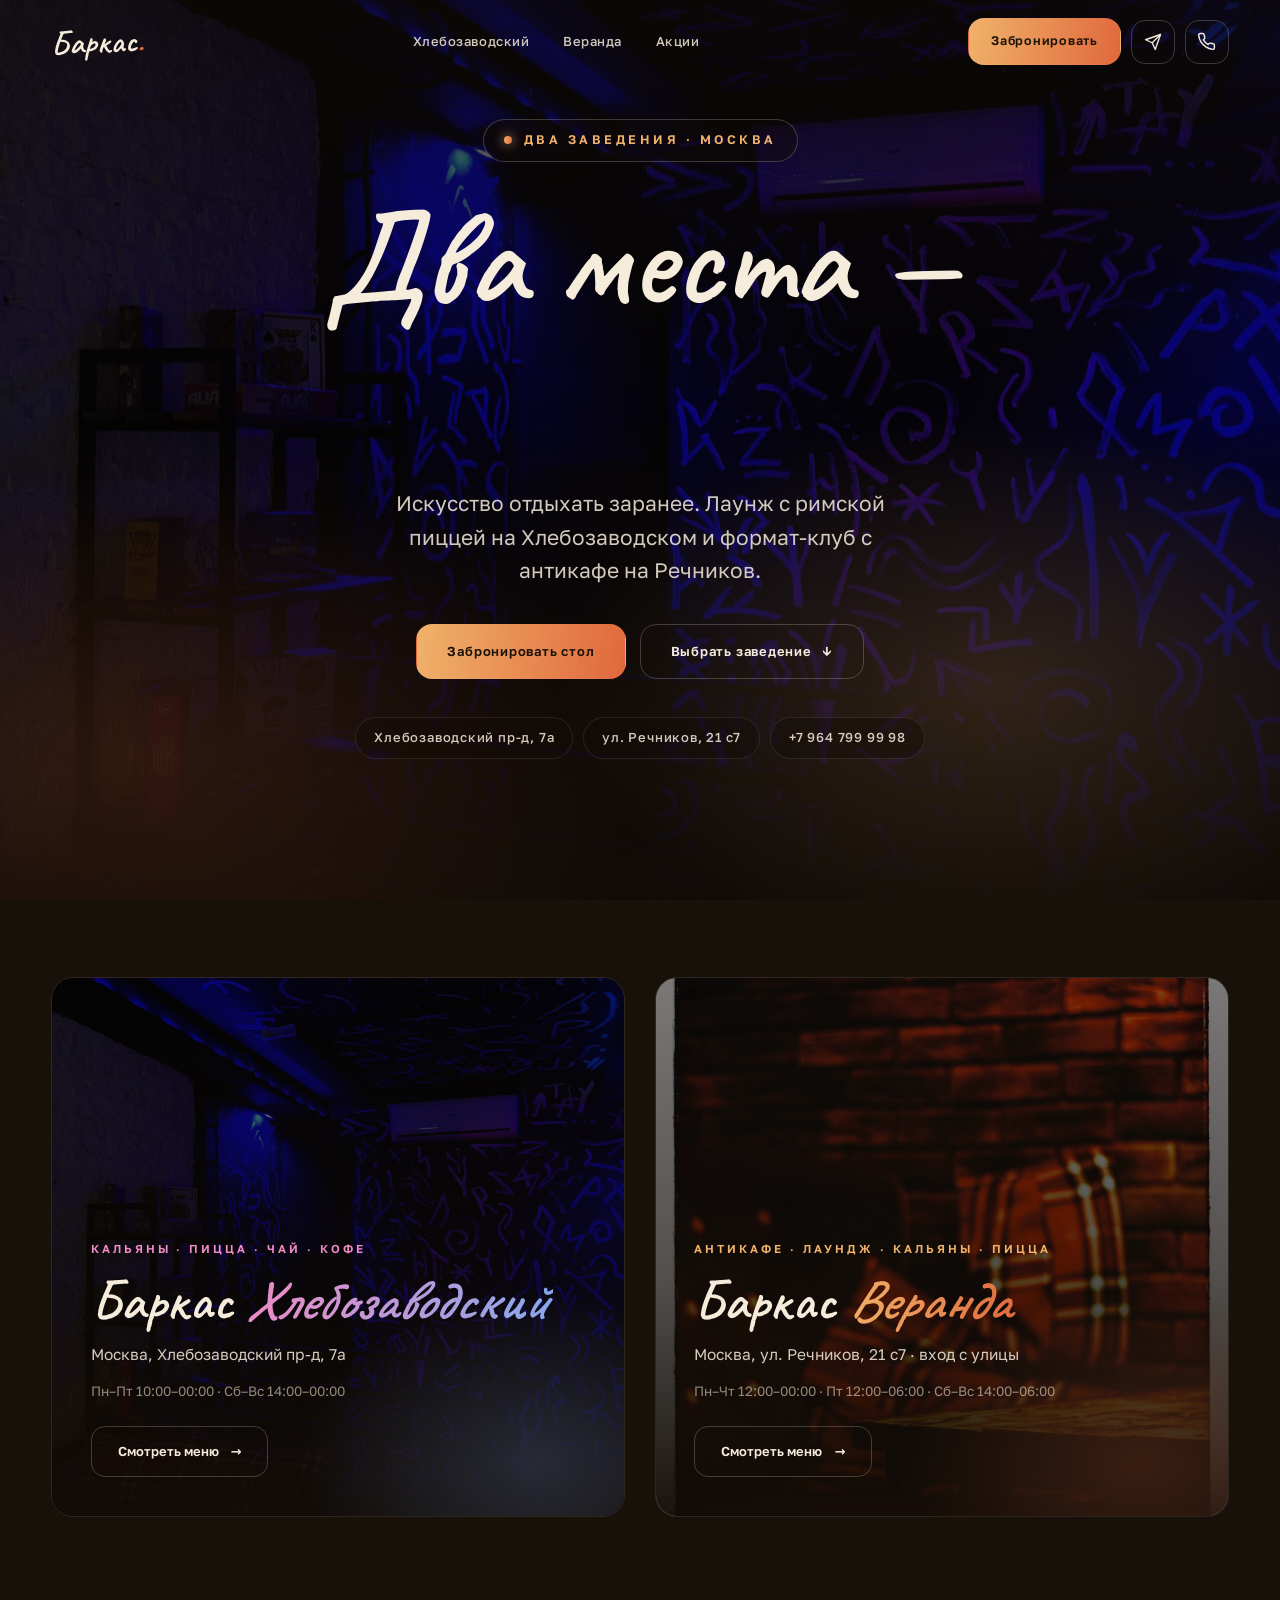
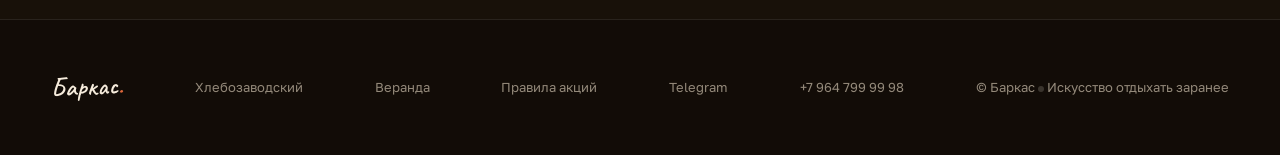
==== commit 202dad5c: "fix booking submit guard, log server errors, cache-bust assets" ====
--- a/index.html
+++ b/index.html
@@ -14,7 +14,7 @@
 <link rel="icon" href='data:image/svg+xml,<svg xmlns="http://www.w3.org/2000/svg" viewBox="0 0 64 64"><rect width="64" height="64" rx="16" fill="%23181109"/><text x="32" y="46" font-family="Comic Sans MS,cursive" font-size="30" fill="%23f0b26a" text-anchor="middle">Б.</text></svg>'>
 <link rel="preload" as="image" href="barkas_files/hero.jpg">
 <link rel="stylesheet" href="fonts/gf-local.css">
-<link rel="stylesheet" href="assets/site.css">
+<link rel="stylesheet" href="assets/site.css?v=20261103">
 </head>
 <body>
 
@@ -200,7 +200,7 @@
   <a class="btn btn--ghost" href="tel:+79647999998"><span>Позвонить</span></a>
 </div>
 
-<script src="assets/app.js"></script>
+<script src="assets/app.js?v=20261103"></script>
 
 </body>
 </html>
--- a/assets/site.css
+++ b/assets/site.css
@@ -23,8 +23,27 @@
   --ease:cubic-bezier(.2,.65,.25,1);
   --glow:0 24px 70px -24px rgba(224,104,60,.45);
 }
-.v-khleb{--venue:#8fa0dd}
+.v-khleb{
+  --bg:#130e1a;--bg-2:#0d0a13;--bg-3:#1e1628;--card:#1a1325;
+  --a1:#f08bc5;--a2:#86a8ec;--a-small:#eb9ecb;
+  --grad:linear-gradient(100deg,var(--a1),var(--a2));
+  --grad-line:linear-gradient(90deg,var(--a1),var(--a2));
+  --venue:#f2a0cd;
+  --glow:0 24px 70px -24px rgba(240,139,197,.45);
+}
 .v-veranda{--venue:#f0b26a}
+.v-khleb .hero__eyebrow::before{box-shadow:0 0 12px rgba(242,160,205,.9);animation-name:candle-k}
+.v-khleb .card:hover{border-color:rgba(240,139,197,.42)}
+.v-khleb .pizza:hover{border-color:rgba(134,168,236,.45)}
+.v-khleb .pizza__price{border-color:rgba(240,139,197,.4)}
+.v-khleb .tea-cat:hover{border-color:rgba(240,139,197,.42)}
+.v-khleb .vol b{border-color:rgba(240,139,197,.5)}
+.v-khleb .promo:hover{border-color:rgba(134,168,236,.45)}
+.v-khleb .contact-row__value a.phone{border-color:rgba(240,139,197,.42)}
+.v-khleb .venue-link{border-color:rgba(240,139,197,.42)}
+.v-khleb .field input:focus,.v-khleb .field select:focus,.v-khleb .field textarea:focus{box-shadow:0 0 0 3px rgba(240,139,197,.16)}
+.v-khleb .form-msg--ok{background:rgba(240,139,197,.12);border-color:rgba(240,139,197,.4)}
+.v-khleb .gallery img{filter:brightness(.9)}
 
 *{margin:0;padding:0;box-sizing:border-box}
 html{scroll-behavior:smooth}
@@ -167,9 +186,9 @@
 }
 .v-khleb .hero__veil{
   background:
-    radial-gradient(50% 42% at 78% 76%,rgba(143,160,221,.14) 0%,transparent 70%),
-    radial-gradient(55% 45% at 12% 84%,rgba(224,104,60,.14) 0%,transparent 70%),
-    linear-gradient(to bottom,rgba(18,12,7,.6) 0%,rgba(18,12,7,.24) 46%,rgba(18,12,7,.97) 100%);
+    radial-gradient(50% 42% at 78% 76%,rgba(240,139,197,.16) 0%,transparent 70%),
+    radial-gradient(55% 45% at 12% 84%,rgba(134,168,236,.15) 0%,transparent 70%),
+    linear-gradient(to bottom,rgba(13,10,19,.6) 0%,rgba(13,10,19,.24) 46%,rgba(13,10,19,.97) 100%);
 }
 .hero__in{
   position:relative;z-index:2;
@@ -660,7 +679,7 @@
   gap:clamp(18px,2.6vw,30px);
 }
 .venue-card{
-  --vc1:#8fa0dd;--vc2:#c9a1e8;
+  --vc1:#f08bc5;--vc2:#86a8ec;
   position:relative;
   min-height:540px;
   border:1px solid var(--line);
@@ -859,6 +878,7 @@
 }
 .form-msg.show{display:block}
 .form-msg--err{background:rgba(224,104,60,.12);border:1px solid rgba(224,104,60,.4);color:#ffb59c}
+.form-msg--ok{background:rgba(240,178,106,.12);border:1px solid rgba(240,178,106,.4);color:var(--a1)}
 .hp{position:absolute;left:-9999px;opacity:0;height:0;overflow:hidden}
 .kbju{
   display:grid;grid-template-columns:repeat(4,1fr);gap:10px;
@@ -913,6 +933,10 @@
 @keyframes candle{
   0%,100%{box-shadow:0 0 8px rgba(240,178,106,.7)}
   50%{box-shadow:0 0 16px rgba(240,178,106,1)}
+}
+@keyframes candle-k{
+  0%,100%{box-shadow:0 0 8px rgba(242,160,205,.7)}
+  50%{box-shadow:0 0 16px rgba(242,160,205,1)}
 }
 @keyframes modalIn{from{opacity:0;transform:translateY(26px) scale(.98)}to{opacity:1;transform:none}}
 
